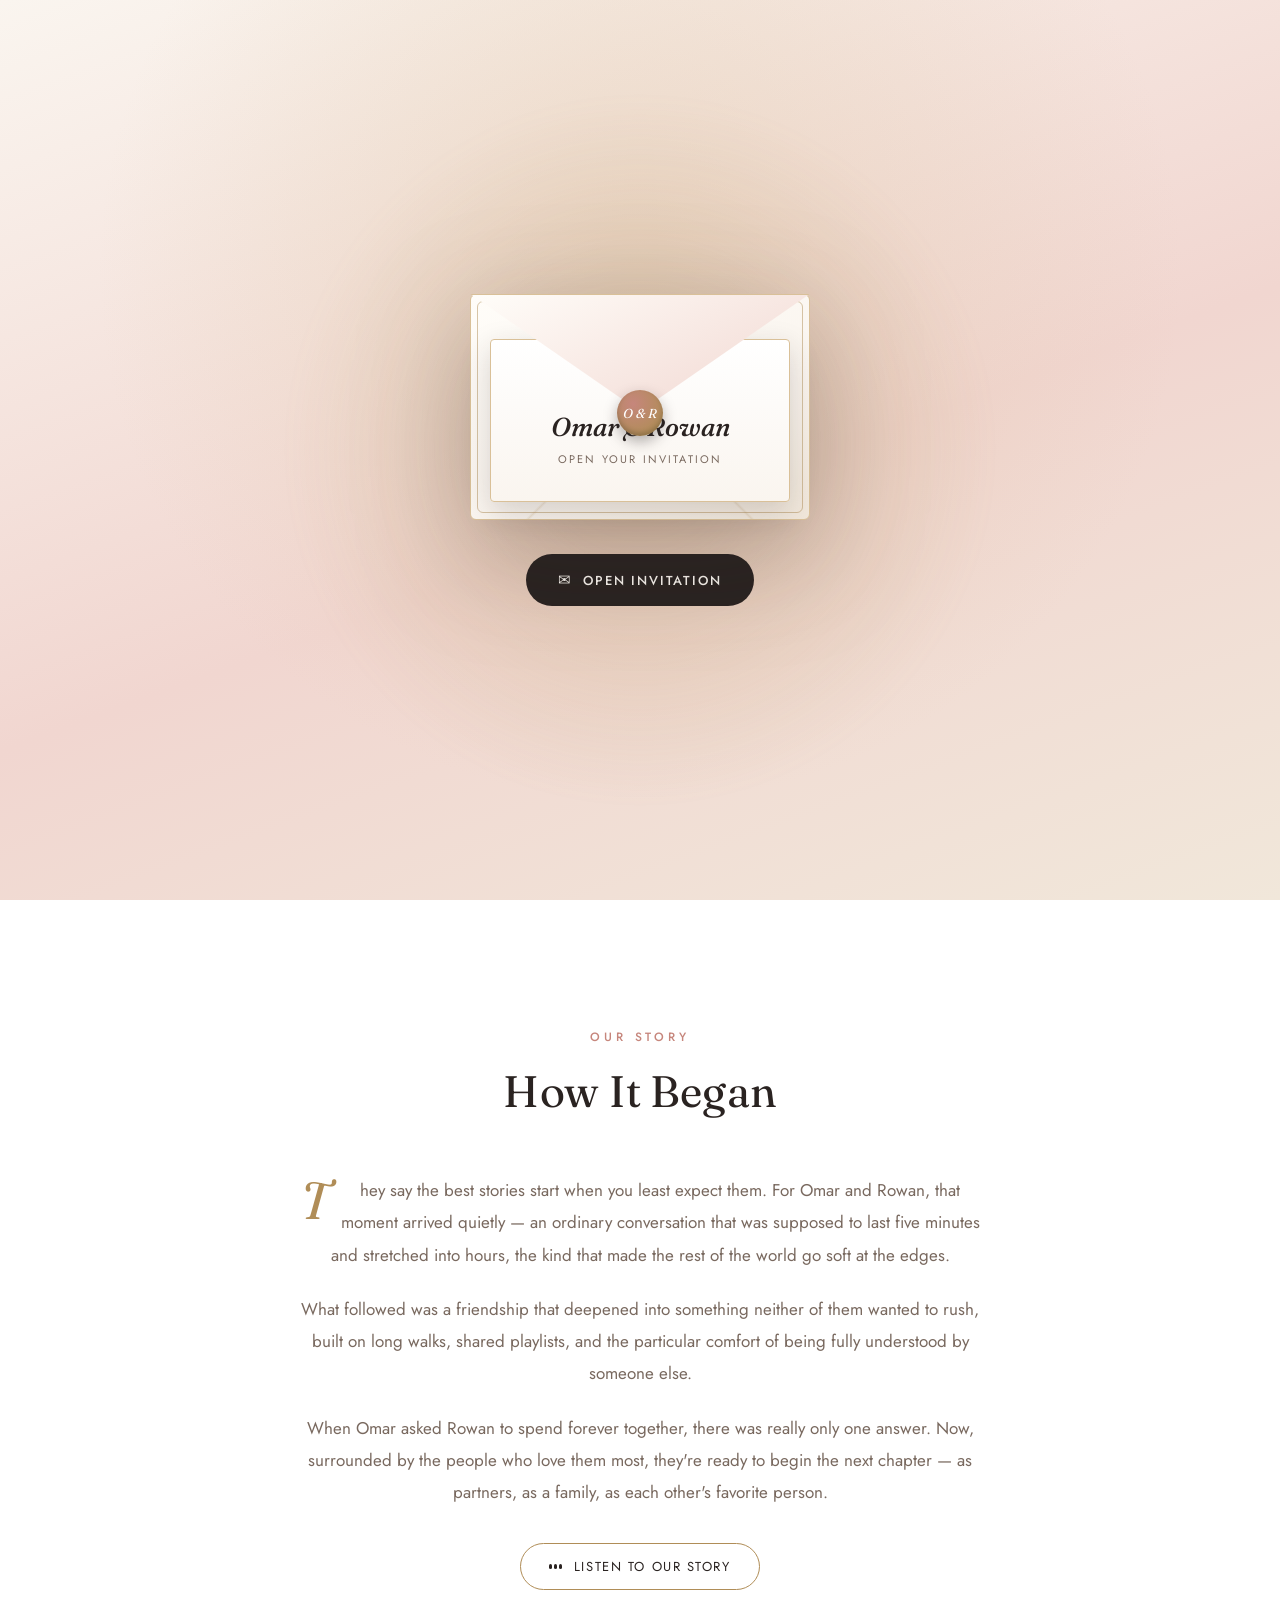
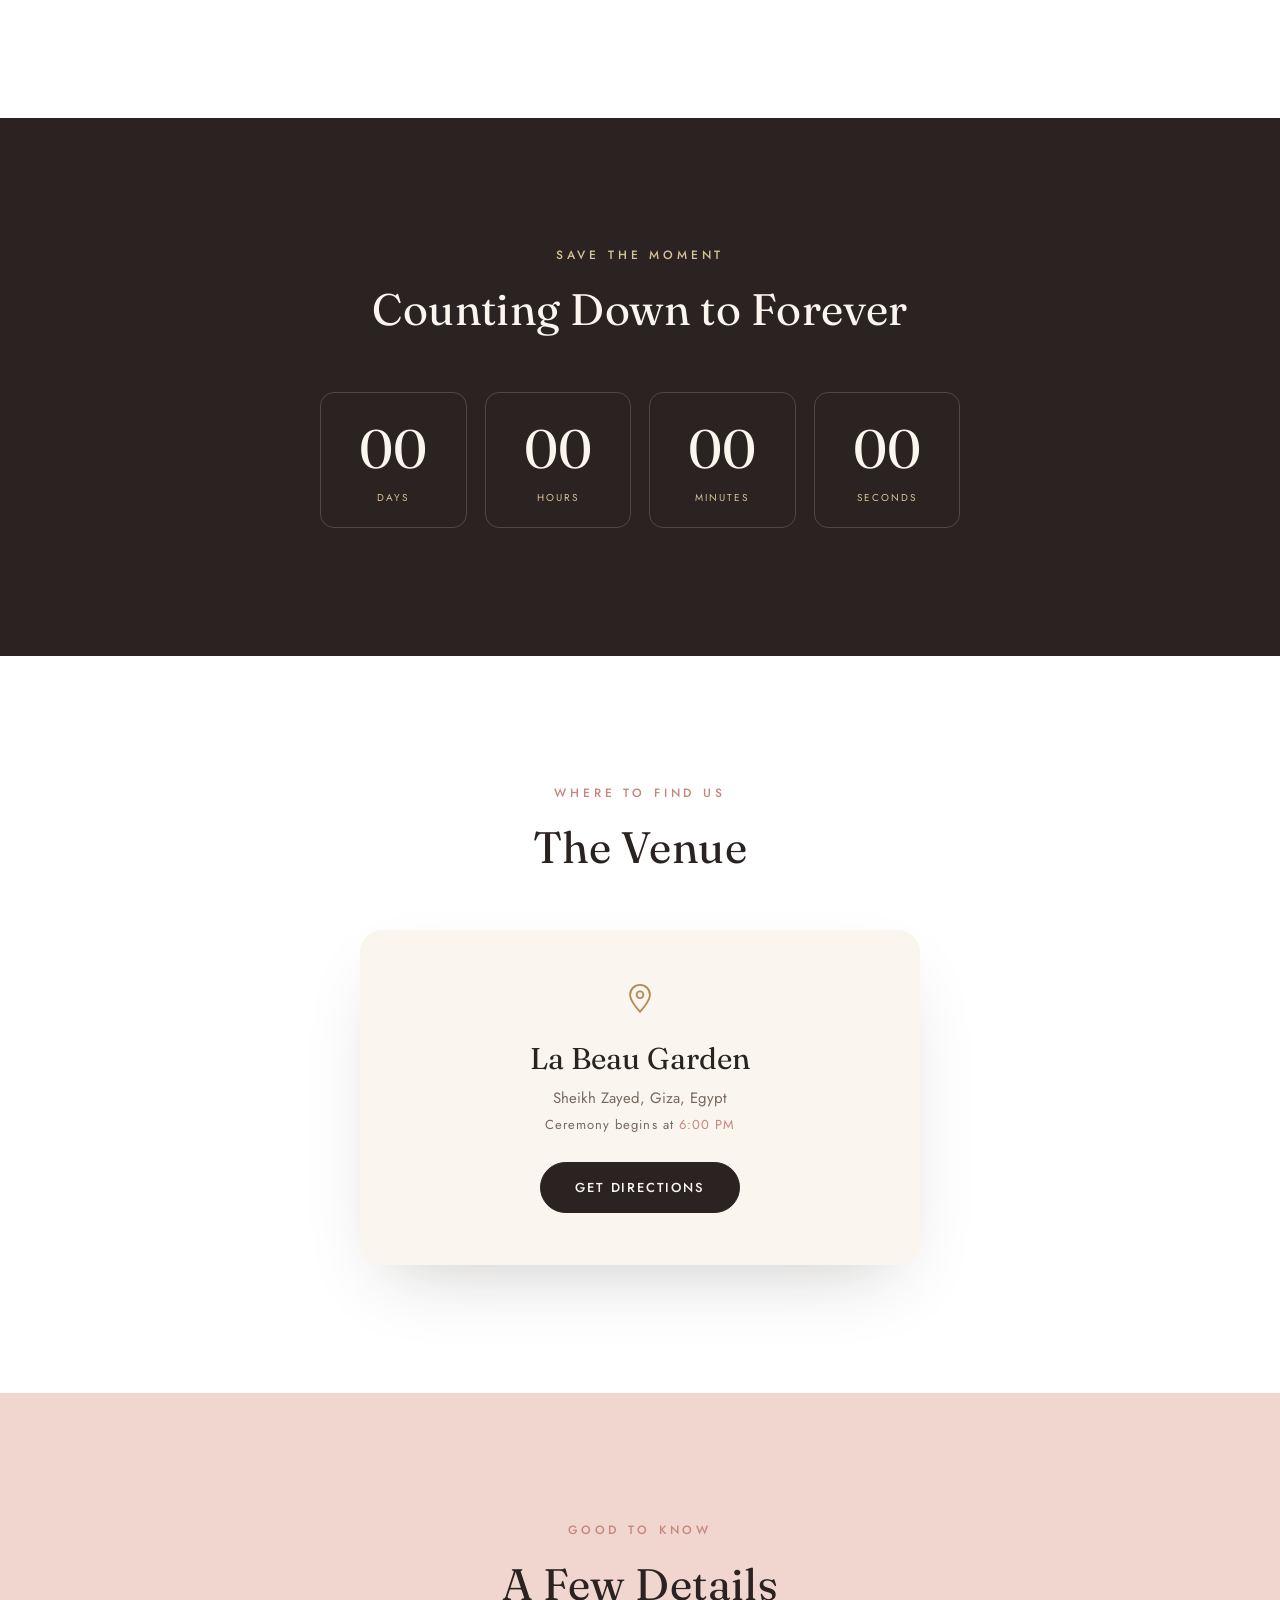
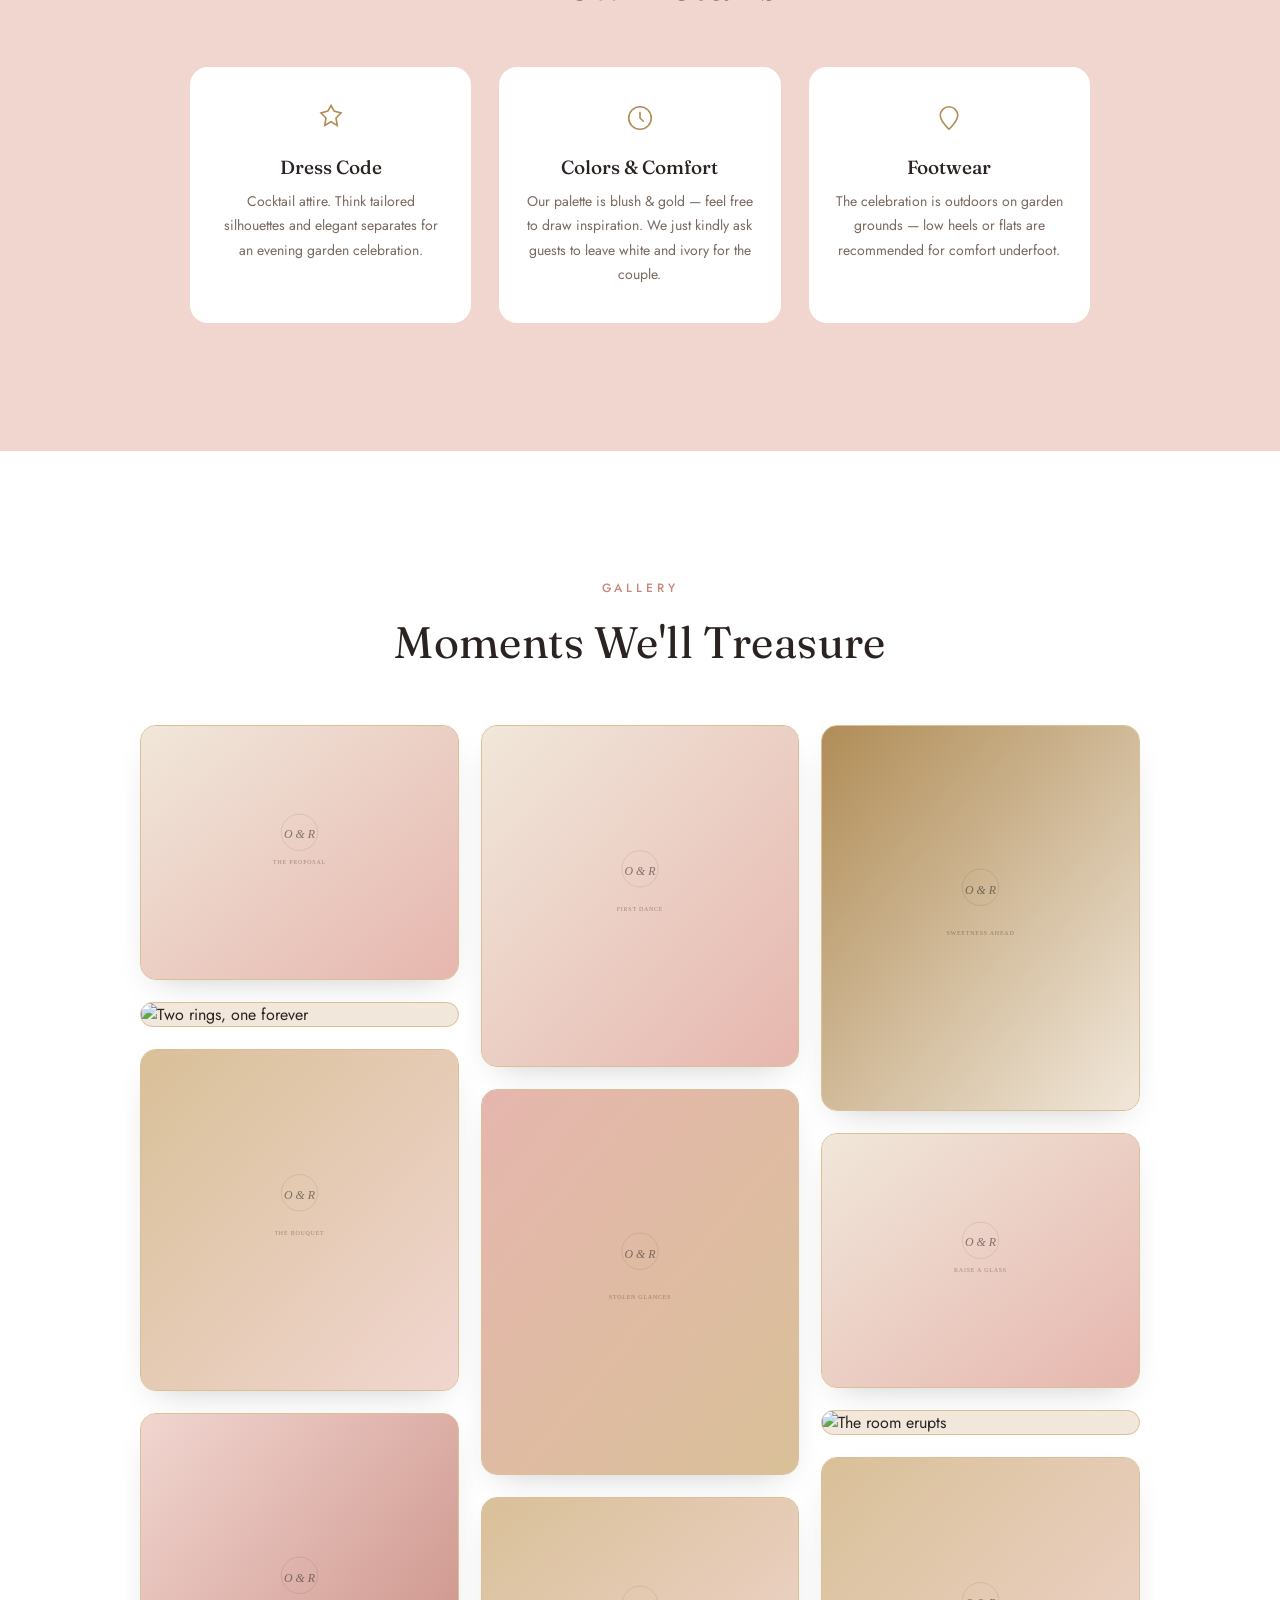
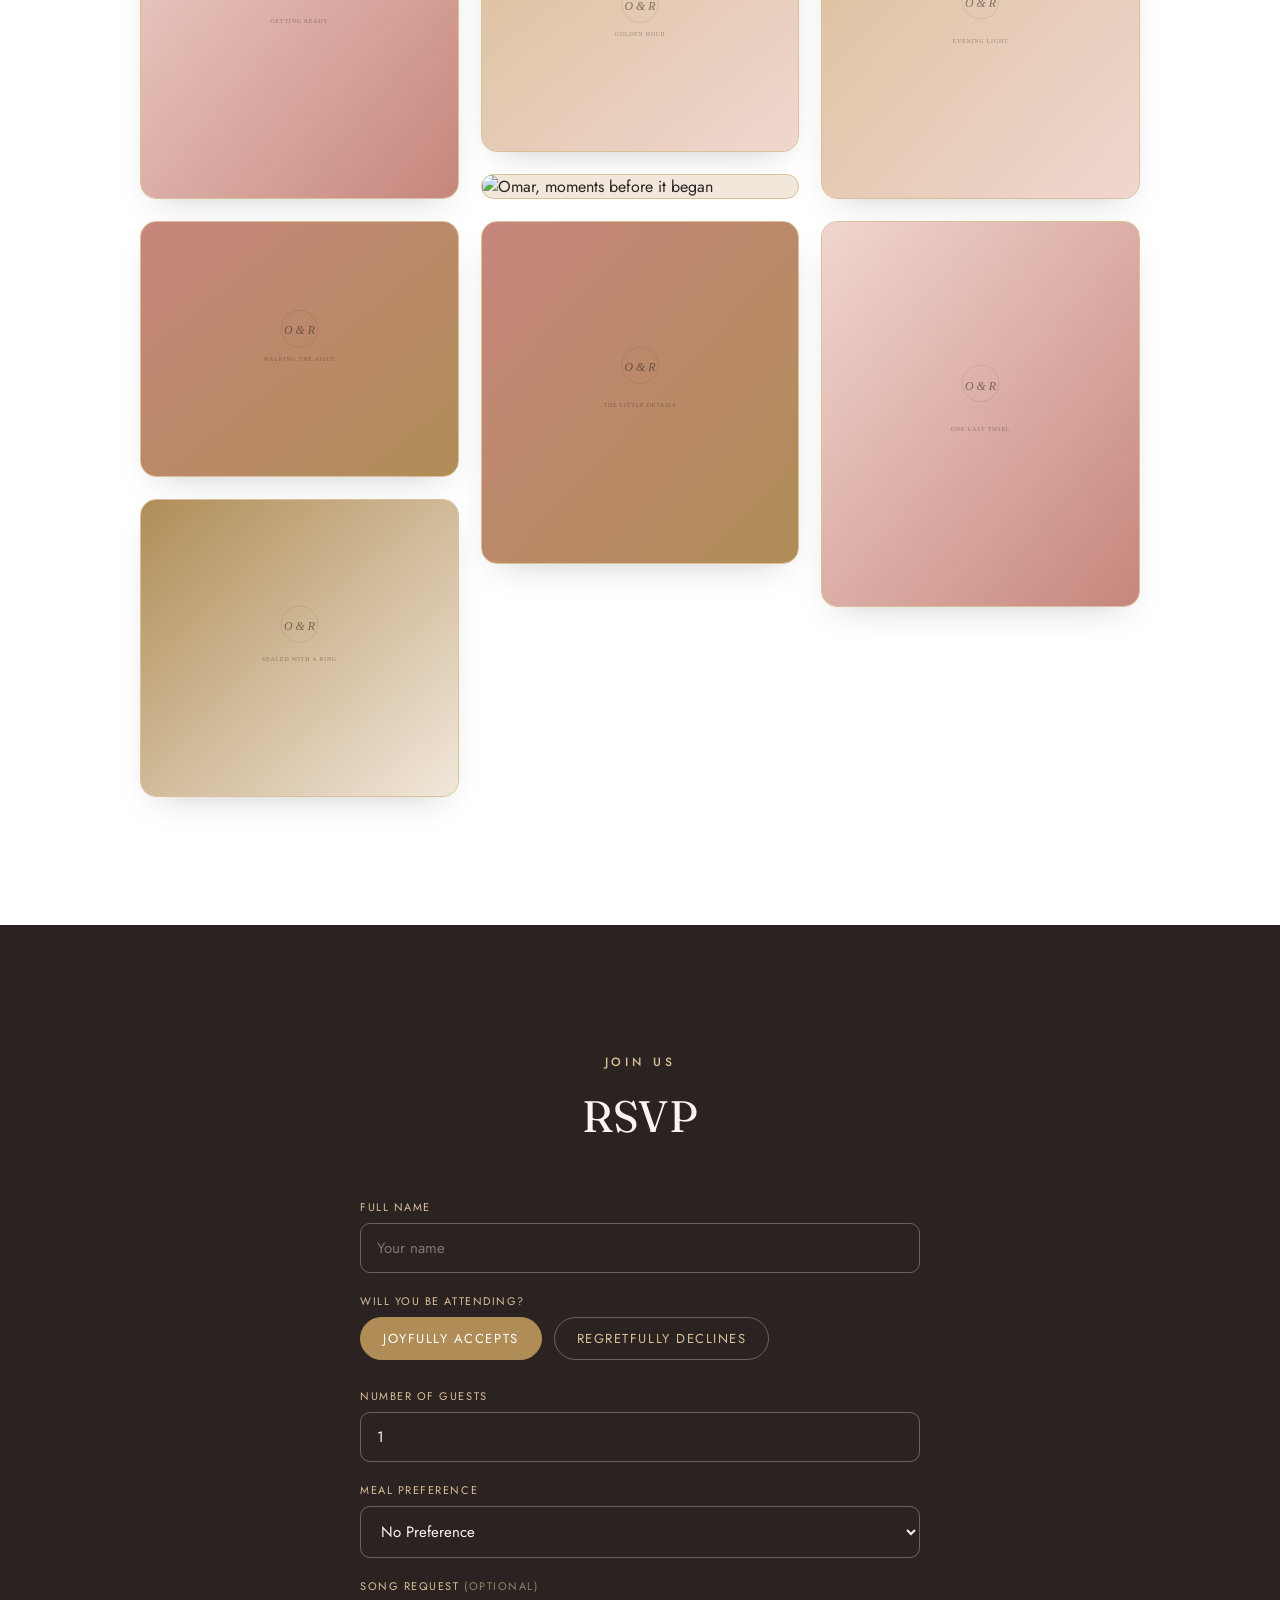
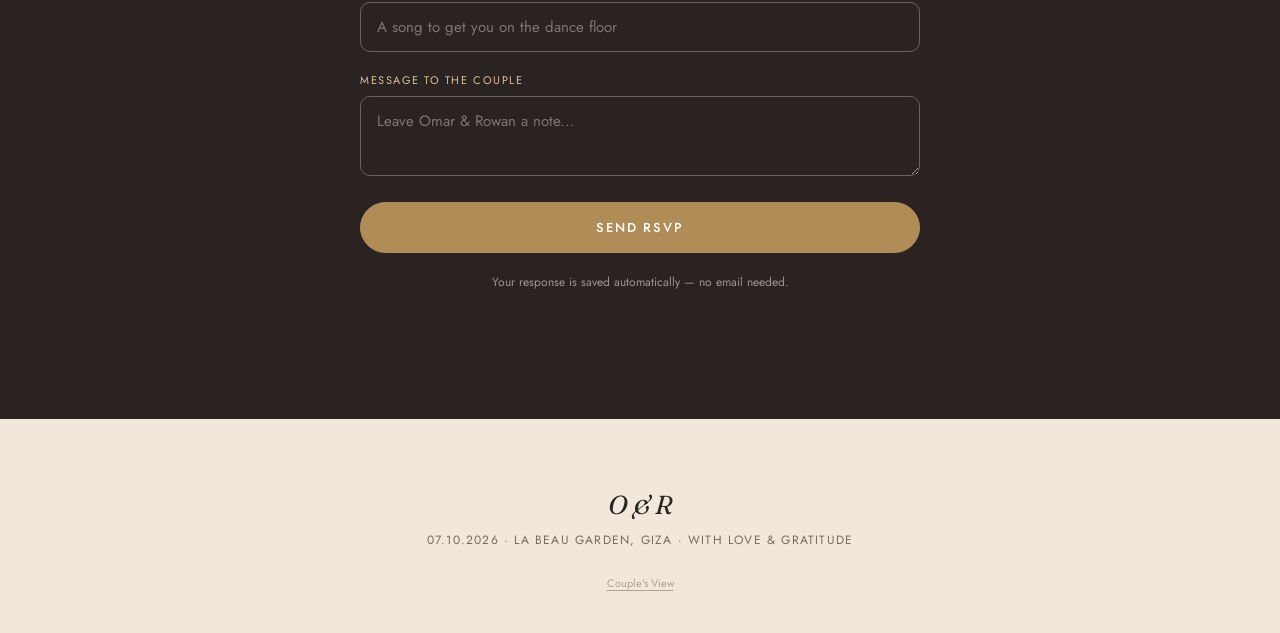
==== index.html @ c039059a "Add files via upload" ====
<!DOCTYPE html>
<html lang="en">
<head>
<meta charset="UTF-8">
<meta name="viewport" content="width=device-width, initial-scale=1.0">
<meta name="theme-color" content="#B08D57">
<title>Omar &amp; Rowan — 07.10.2026</title>
<link rel="preconnect" href="https://fonts.googleapis.com">
<link rel="preconnect" href="https://fonts.gstatic.com" crossorigin>
<link href="https://fonts.googleapis.com/css2?family=Fraunces:ital,opsz,wght@0,9..144,300;0,9..144,400;0,9..144,500;0,9..144,600;1,9..144,400;1,9..144,500&family=Jost:wght@300;400;500;600&display=swap" rel="stylesheet">
<link rel="stylesheet" href="style.css">
</head>
<body>

  <!-- ============ PRELOADER ============ -->
  <div id="preloader" aria-hidden="true">
    <svg class="pre-arch" width="140" height="50" viewBox="0 0 140 50">
      <path d="M4,46 C4,14 136,14 136,46"/>
    </svg>
    <div class="pre-mono">O &amp; R</div>
  </div>

  <div id="envelope-wrapper">
    <div class="envelope-glow" aria-hidden="true"></div>
    <div class="envelope-particles" aria-hidden="true"></div>
    <div id="envelope-container">
      <div class="envelope">
        <div class="envelope-body"></div>
        <div class="envelope-flap"></div>
        <div class="wax-seal" aria-hidden="true">O &amp; R</div>
        <div class="envelope-letter">
          <div class="letter-content">
            <span class="letter-ornament">❖</span>
            <strong>Omar &amp; Rowan</strong>
            <span class="letter-subtext">Open Your Invitation</span>
          </div>
        </div>
      </div>
      <button id="open-btn">
        <span class="btn-icon">✉</span>
        <span class="btn-text">Open Invitation</span>
      </button>
    </div>
  </div>

  <!-- ============ SITE NAV ============ -->
  <nav id="site-nav" aria-label="Site">
    <a class="nav-pill" href="messages.html">
      <svg viewBox="0 0 24 24" fill="none" stroke="currentColor" stroke-width="1.6"><path d="M12 21s-7.5-4.7-10.2-9.3C.3 8.8 1.6 5 5.3 4.1c2-.5 4 .3 5.2 2 1.2-1.7 3.2-2.5 5.2-2 3.7.9 5 4.7 3.5 7.6C19.5 16.3 12 21 12 21z"/></svg>
      <span>Guest Messages</span>
    </a>
  </nav>

  <!-- ============ MUSIC WIDGET ============ -->
  <div id="music-widget">
    <div id="music-panel">
      <div id="music-empty-state" class="music-empty">
        <strong>Add Your Song</strong>
        Paste your Spotify track link into <code>SPOTIFY_TRACK_URL</code> near the top of the script, and it will play right here.
      </div>
      <div id="music-frame-wrap" style="display:none;"></div>
    </div>
    <button id="music-btn" aria-label="Toggle wedding playlist" aria-expanded="false">
      <svg viewBox="0 0 24 24" fill="none" stroke="currentColor" stroke-width="1.6"><path d="M9 18V5l12-2v13"/><circle cx="6" cy="18" r="3"/><circle cx="18" cy="16" r="3"/></svg>
    </button>
  </div>

  <!-- ============ HERO ============ -->
  <header id="hero">
    <div class="bokeh" style="width:120px;height:120px; top:14%; left:10%; animation-duration:9s;"></div>
    <div class="bokeh" style="width:70px;height:70px; top:64%; left:82%; animation-duration:11s;"></div>
    <div class="bokeh" style="width:90px;height:90px; top:20%; left:78%; animation-duration:8s;"></div>
    <div class="bokeh" style="width:50px;height:50px; top:74%; left:16%; animation-duration:10s;"></div>

    <div class="hero-inner">
      <span class="eyebrow">The Wedding Of</span>
      <h1 class="hero-names">Omar <span style="color:var(--blush-deep);">&amp;</span> Rowan</h1>
      <svg class="hero-arch arch-divider" viewBox="0 0 150 44"><path d="M3,40 C3,10 147,10 147,40"/></svg>
      <p class="hero-meta">07 <span>&middot;</span> October <span>&middot;</span> 2026 &nbsp;&mdash;&nbsp; La Beau Garden, Giza</p>
    </div>

    <div class="scroll-cue">Scroll</div>
  </header>

  <main>

    <!-- ============ LOVE STORY ============ -->
    <section id="story" data-reveal>
      <div class="section-head">
        <span class="eyebrow">Our Story</span>
        <h2>How It Began</h2>
      </div>
      <div class="container-narrow">
        <div class="story-copy" id="story-text">
          <p>They say the best stories start when you least expect them. For Omar and Rowan, that moment arrived quietly — an ordinary conversation that was supposed to last five minutes and stretched into hours, the kind that made the rest of the world go soft at the edges.</p>
          <p>What followed was a friendship that deepened into something neither of them wanted to rush, built on long walks, shared playlists, and the particular comfort of being fully understood by someone else.</p>
          <p>When Omar asked Rowan to spend forever together, there was really only one answer. Now, surrounded by the people who love them most, they're ready to begin the next chapter — as partners, as a family, as each other's favorite person.</p>
        </div>
        <button class="narrate-btn" id="narrate-btn" aria-pressed="false">
          <span class="bars"><span></span><span></span><span></span></span>
          <span id="narrate-label">Listen to Our Story</span>
        </button>
      </div>
    </section>

    <!-- ============ COUNTDOWN ============ -->
    <section id="countdown" data-reveal>
      <div class="section-head">
        <span class="eyebrow">Save The Moment</span>
        <h2>Counting Down to Forever</h2>
      </div>
      <div class="cd-grid">
        <div class="cd-cell"><span class="cd-num" id="cd-days">00</span><span class="cd-label">Days</span></div>
        <div class="cd-cell"><span class="cd-num" id="cd-hours">00</span><span class="cd-label">Hours</span></div>
        <div class="cd-cell"><span class="cd-num" id="cd-mins">00</span><span class="cd-label">Minutes</span></div>
        <div class="cd-cell"><span class="cd-num" id="cd-secs">00</span><span class="cd-label">Seconds</span></div>
      </div>
    </section>

    <!-- ============ LOCATION ============ -->
    <section id="location" data-reveal>
      <div class="section-head">
        <span class="eyebrow">Where To Find Us</span>
        <h2>The Venue</h2>
      </div>
      <div class="loc-card">
        <svg class="loc-pin" viewBox="0 0 24 24" fill="none" stroke="currentColor" stroke-width="1.3"><path d="M12 21s7-7.2 7-12a7 7 0 1 0-14 0c0 4.8 7 12 7 12z"/><circle cx="12" cy="9" r="2.4"/></svg>
        <h3>La Beau Garden</h3>
        <p class="loc-addr">Sheikh Zayed, Giza, Egypt</p>
        <p class="loc-time">Ceremony begins at <em>6:00 PM</em></p>
        <a class="btn btn-fill" href="https://www.google.com/maps?q=La+beau+garden+Sheikh+Zayed+Giza" target="_blank" rel="noopener">Get Directions</a>
      </div>
    </section>

    <!-- ============ GUIDELINES ============ -->
    <section id="guidelines" data-reveal>
      <div class="section-head">
        <span class="eyebrow">Good To Know</span>
        <h2>A Few Details</h2>
      </div>
      <div class="g-grid">
        <div class="g-card">
          <svg class="g-icon" viewBox="0 0 24 24" fill="none" stroke="currentColor" stroke-width="1.3"><path d="M12 2l2.5 4.5L20 8l-4 4 1 6-5-3-5 3 1-6-4-4 5.5-1.5z"/></svg>
          <h4>Dress Code</h4>
          <p>Cocktail attire. Think tailored silhouettes and elegant separates for an evening garden celebration.</p>
        </div>
        <div class="g-card">
          <svg class="g-icon" viewBox="0 0 24 24" fill="none" stroke="currentColor" stroke-width="1.3"><circle cx="12" cy="12" r="9"/><path d="M12 7v5l3 3"/></svg>
          <h4>Colors &amp; Comfort</h4>
          <p>Our palette is blush &amp; gold — feel free to draw inspiration. We just kindly ask guests to leave white and ivory for the couple.</p>
        </div>
        <div class="g-card">
          <svg class="g-icon" viewBox="0 0 24 24" fill="none" stroke="currentColor" stroke-width="1.3"><path d="M12 21c4-4 7-7.5 7-11a7 7 0 1 0-14 0c0 3.5 3 7 7 11z"/></svg>
          <h4>Footwear</h4>
          <p>The celebration is outdoors on garden grounds — low heels or flats are recommended for comfort underfoot.</p>
        </div>
      </div>
    </section>

    <!-- ============ GALLERY ============ -->
    <section id="gallery" data-reveal>
      <div class="section-head">
        <span class="eyebrow">Gallery</span>
        <h2>Moments We'll Treasure</h2>
      </div>
      <div class="gal-grid" id="gallery-grid"></div>
      <div class="gallery-empty" id="gallery-empty" style="display:none;">
        <strong>Photos Coming Soon</strong>
        <p>We're still choosing our favorites — check back soon for a peek into our story.</p>
      </div>
    </section>

    <!-- ============ RSVP ============ -->
    <section id="rsvp" data-reveal>
      <div class="section-head">
        <span class="eyebrow">Join Us</span>
        <h2>RSVP</h2>
      </div>

      <form id="rsvp-form">
        <div class="field">
          <label for="r-name">Full Name</label>
          <input type="text" id="r-name" placeholder="Your name" required>
        </div>

        <div class="field">
          <label>Will You Be Attending?</label>
          <div class="radio-row">
            <label class="radio-pill"><input type="radio" name="attending" value="Joyfully Accepts" checked><span>Joyfully Accepts</span></label>
            <label class="radio-pill"><input type="radio" name="attending" value="Regretfully Declines"><span>Regretfully Declines</span></label>
          </div>
        </div>

        <div class="field">
          <label for="r-guests">Number of Guests</label>
          <input type="number" id="r-guests" min="1" max="10" value="1">
        </div>

        <div class="field">
          <label for="r-meal">Meal Preference</label>
          <select id="r-meal">
            <option value="No Preference">No Preference</option>
            <option value="Chicken">Chicken</option>
            <option value="Fish">Fish</option>
            <option value="Vegetarian">Vegetarian</option>
            <option value="Vegan">Vegan</option>
          </select>
        </div>

        <div class="field">
          <label for="r-song">Song Request <span style="opacity:.6;">(Optional)</span></label>
          <input type="text" id="r-song" placeholder="A song to get you on the dance floor">
        </div>

        <div class="field">
          <label for="r-msg">Message to the Couple</label>
          <textarea id="r-msg" placeholder="Leave Omar &amp; Rowan a note..."></textarea>
        </div>

        <button type="submit" class="btn rsvp-submit">Send RSVP</button>
        <p class="rsvp-note">Your response is saved automatically — no email needed.</p>
      </form>

      <div id="rsvp-confirm">
        <svg viewBox="0 0 24 24" fill="none" stroke="currentColor" stroke-width="1.3"><circle cx="12" cy="12" r="10"/><path d="M8 12.5l2.5 2.5L16 9"/></svg>
        <h3>Thank You!</h3>
        <p>Your RSVP has been received. We can't wait to celebrate with you.</p>
      </div>
    </section>

  </main>

  <footer>
    <div class="foot-mono">O &amp; R</div>
    <p>07.10.2026 &middot; La Beau Garden, Giza &middot; With Love &amp; Gratitude</p>
    <button id="admin-link">Couple's View</button>
  </footer>

  <!-- ============ LIGHTBOX ============ -->
  <div id="lightbox" aria-hidden="true">
    <button class="lightbox-btn" id="lightbox-close" aria-label="Close photo viewer">
      <svg viewBox="0 0 24 24" fill="none" stroke="currentColor" stroke-width="1.6"><path d="M6 6l12 12M18 6L6 18"/></svg>
    </button>
    <button class="lightbox-btn" id="lightbox-prev" aria-label="Previous photo">
      <svg viewBox="0 0 24 24" fill="none" stroke="currentColor" stroke-width="1.6"><path d="M15 18l-6-6 6-6"/></svg>
    </button>
    <figure class="lightbox-figure">
      <img id="lightbox-img" src="" alt="">
      <figcaption class="lightbox-caption" id="lightbox-caption"></figcaption>
    </figure>
    <button class="lightbox-btn" id="lightbox-next" aria-label="Next photo">
      <svg viewBox="0 0 24 24" fill="none" stroke="currentColor" stroke-width="1.6"><path d="M9 6l6 6-6 6"/></svg>
    </button>
  </div>

  <!-- ============ ADMIN MODAL ============ -->
  <div id="admin-modal">
    <div class="admin-box">
      <h3>RSVP Responses</h3>
      <div id="admin-list"><p class="admin-empty">Loading...</p></div>
      <button class="btn" id="admin-close">Close</button>
    </div>
  </div>

<script src="utils.js"></script>
<script src="weddingData.js"></script>
<script src="script.js"></script>
</body>
</html>
---- style.css ----
/* ============ TOKENS ============ */
  :root{
    --cream:#FAF5EF;
    --cream-deep:#F1E7DA;
    --blush:#E6B6AE;
    --blush-soft:#F1D6D0;
    --blush-deep:#C6867C;
    --gold:#B08D57;
    --gold-light:#D9C098;
    --ink:#2A2321;
    --ink-soft:#79695f;
    --white:#FFFFFF;
    --font-display:'Fraunces', serif;
    --font-body:'Jost', sans-serif;
    --shadow-soft: 0 30px 70px -30px rgba(42,35,33,.25);
    --ease: cubic-bezier(.22,.68,0,1.01);
    --section-pad: clamp(72px, 10vw, 140px);
  }

  *{box-sizing:border-box; margin:0; padding:0;}
  html{scroll-behavior:smooth;}
  body{
    font-family:var(--font-body);
    background:var(--cream);
    color:var(--ink);
    overflow-x:hidden;
    -webkit-font-smoothing:antialiased;
  }
  img{max-width:100%; display:block;}
  button{font-family:inherit; cursor:pointer;}
  a{color:inherit;}
  :focus-visible{outline:2px solid var(--gold); outline-offset:3px;}

  .eyebrow{
    font-family:var(--font-body);
    font-size:12px;
    letter-spacing:.32em;
    text-transform:uppercase;
    color:var(--blush-deep);
    font-weight:500;
    display:block;
    margin-bottom:18px;
  }
  .section-head{text-align:center; max-width:640px; margin:0 auto 56px;}
  .section-head h2{
    font-family:var(--font-display);
    font-weight:400;
    font-size:clamp(30px,4vw,44px);
    letter-spacing:.01em;
  }
  section{padding:var(--section-pad) 24px; position:relative;}
  .container{max-width:960px; margin:0 auto;}
  .container-narrow{max-width:680px; margin:0 auto;}

  .arch-divider{display:block; margin:0 auto; opacity:.85;}
  .arch-divider path{stroke:var(--gold); fill:none; stroke-width:1.3;}

  /* reveal-on-scroll */
  [data-reveal]{opacity:0; transform:translateY(26px); transition:opacity .9s var(--ease), transform .9s var(--ease);}
  [data-reveal].is-visible{opacity:1; transform:translateY(0);}

  .btn{
    display:inline-flex; align-items:center; gap:10px;
    padding:15px 34px;
    border-radius:999px;
    font-size:13px; letter-spacing:.14em; text-transform:uppercase; font-weight:500;
    text-decoration:none; border:1px solid var(--ink);
    transition:all .35s var(--ease);
    background:transparent; color:var(--ink);
  }
  .btn-fill{background:var(--ink); color:var(--cream);}
  .btn-fill:hover{background:var(--gold); border-color:var(--gold); color:var(--white);}
  .btn:not(.btn-fill):hover{background:var(--ink); color:var(--cream);}

  /* ============ UTILITIES ============
     Reusable building blocks for new components below —
     pulled out so surface/glass/shadow treatments aren't
     redefined per-component. Existing sections are left as
     they were to avoid regressions on this pass. */
  .u-glass{background:rgba(255,255,255,.55); backdrop-filter:blur(14px); -webkit-backdrop-filter:blur(14px);}
  .u-surface{background:var(--white); border-radius:18px; box-shadow:var(--shadow-soft);}
  .u-pill{border-radius:999px;}
  .u-visually-hidden{position:absolute; width:1px; height:1px; margin:-1px; padding:0; overflow:hidden; clip:rect(0,0,0,0); white-space:nowrap; border:0;}

  /* ============ PRELOADER ============ */
  #preloader{
    position:fixed; inset:0; z-index:999;
    background:var(--cream);
    display:flex; align-items:center; justify-content:center; flex-direction:column;
    transition:opacity .9s var(--ease), visibility .9s var(--ease);
  }
  #preloader.hide{opacity:0; visibility:hidden; pointer-events:none;}
  .pre-arch path{
    stroke:var(--gold); stroke-width:1.4; fill:none;
    stroke-dasharray:400; stroke-dashoffset:400;
    animation:draw 1.6s var(--ease) forwards .1s;
  }
  @keyframes draw{to{stroke-dashoffset:0;}}
  .pre-mono{
    font-family:var(--font-display); font-style:italic;
    font-size:26px; letter-spacing:.05em; color:var(--ink);
    opacity:0; margin-top:18px;
    animation:fadeUp 1s var(--ease) forwards 1.1s;
  }
  @keyframes fadeUp{from{opacity:0; transform:translateY(10px);} to{opacity:1; transform:translateY(0);}}

  /* ============ ENVELOPE ============ */
  #envelope-wrapper{
    position:fixed; inset:0; z-index:950;
    display:flex; align-items:center; justify-content:center; overflow:hidden;
    background:
      radial-gradient(ellipse at 50% 30%, rgba(217,192,152,.35), transparent 60%),
      linear-gradient(160deg, var(--cream) 0%, var(--blush-soft) 55%, var(--cream-deep) 100%);
    opacity:0; transform:scale(1.02);
    transition:opacity .8s var(--ease), transform .8s var(--ease);
  }
  body.loaded #envelope-wrapper{opacity:1; transform:scale(1);}
  #envelope-wrapper.fade-out{opacity:0; transform:scale(1.04); pointer-events:none; transition:opacity .68s var(--ease), transform .68s var(--ease);}
  #envelope-wrapper.skip-envelope{display:none;}

  .envelope-glow{
    position:absolute; width:60vmax; height:60vmax; border-radius:50%;
    background:radial-gradient(circle, rgba(176,141,87,.28), transparent 65%);
    filter:blur(10px); animation:glowPulse 6s ease-in-out infinite; pointer-events:none;
  }
  @keyframes glowPulse{0%,100%{transform:scale(1); opacity:.65;} 50%{transform:scale(1.08); opacity:.9;}}

  .envelope-particles{position:absolute; inset:0; pointer-events:none; z-index:1;}
  .dust-mote{position:absolute; border-radius:50%; background:var(--gold-light); opacity:0; animation:moteFloat linear infinite;}
  @keyframes moteFloat{
    0%{opacity:0; transform:translateY(0) translateX(0);}
    10%{opacity:.55;} 90%{opacity:.35;}
    100%{opacity:0; transform:translateY(-120px) translateX(18px);}
  }
  .spark{
    position:absolute; width:6px; height:6px; border-radius:50%; opacity:0;
    background:radial-gradient(circle, var(--white) 0%, var(--gold) 55%, transparent 75%);
    animation:sparkle 2.6s ease-in-out infinite;
  }
  @keyframes sparkle{0%,100%{opacity:0; transform:scale(.4);} 50%{opacity:1; transform:scale(1);}}

  #envelope-container{position:relative; z-index:2; display:flex; flex-direction:column; align-items:center; gap:34px; perspective:1600px;}

  .envelope{
    position:relative; width:min(78vw, 340px); aspect-ratio:3/2;
    transform-style:preserve-3d;
    filter:drop-shadow(0 30px 55px rgba(42,35,33,.28));
  }
  .envelope-body{
    position:absolute; inset:0; border-radius:6px;
    background:linear-gradient(155deg, #FFFDF9 0%, var(--cream) 60%, var(--cream-deep) 100%);
    border:1px solid var(--gold-light);
  }
  .envelope-body::before{
    content:''; position:absolute; inset:0;
    background:
      linear-gradient(135deg, transparent 49.5%, rgba(176,141,87,.16) 50%, transparent 50.5%),
      linear-gradient(-135deg, transparent 49.5%, rgba(176,141,87,.16) 50%, transparent 50.5%);
  }
  .envelope-body::after{
    content:''; position:absolute; inset:6px; border-radius:6px;
    border:1px solid var(--gold); opacity:.5; pointer-events:none;
  }
  .envelope-flap{
    position:absolute; top:0; left:0; right:0; height:52%;
    background:linear-gradient(155deg, #FFFDF9, var(--blush-soft));
    clip-path:polygon(0 0, 100% 0, 50% 100%);
    transform-origin:top center; transform:rotateX(0deg);
    transition:transform 1.1s var(--ease);
    z-index:3; border-top:1px solid var(--gold-light);
  }
  .envelope.open .envelope-flap{transform:rotateX(-172deg);}
  .wax-seal{
    position:absolute; top:calc(52% - 22px); left:50%; transform:translateX(-50%);
    width:46px; height:46px; border-radius:50%; z-index:5;
    background:radial-gradient(circle at 35% 30%, var(--blush-deep), var(--gold) 78%);
    box-shadow:0 6px 14px rgba(42,35,33,.35), inset 0 -3px 5px rgba(0,0,0,.2);
    display:flex; align-items:center; justify-content:center;
    font-family:var(--font-display); font-style:italic; color:var(--white); font-size:13px;
    transition:transform .6s var(--ease) .5s, opacity .6s var(--ease) .5s;
  }
  .envelope.open .wax-seal{transform:translateX(-50%) scale(.4) rotate(25deg); opacity:0;}
  .envelope-letter{
    position:absolute; left:6%; right:6%; bottom:8%; top:20%;
    background:linear-gradient(180deg, var(--white), var(--cream));
    border-radius:4px; box-shadow:0 10px 30px rgba(42,35,33,.18);
    border:1px solid var(--gold-light);
    display:flex; align-items:center; justify-content:center; text-align:center; padding:20px;
    transform:translateY(0) rotateX(0deg) scale(1);
    transition:transform 1.2s var(--ease) .55s, box-shadow 1.2s var(--ease) .55s;
    z-index:2;
  }
  .envelope.open .envelope-letter{
    transform:translateY(-64%) rotateX(6deg) scale(1.06);
    box-shadow:0 30px 60px rgba(42,35,33,.3);
  }
  .letter-content{display:flex; flex-direction:column; align-items:center; gap:8px;}
  .letter-ornament{color:var(--gold); font-size:20px;}
  .letter-content strong{font-family:var(--font-display); font-style:italic; font-size:clamp(20px,4vw,26px); color:var(--ink); font-weight:500;}
  .letter-subtext{font-size:11px; letter-spacing:.2em; text-transform:uppercase; color:var(--ink-soft);}

  #open-btn{
    display:flex; align-items:center; gap:10px; background:var(--ink); color:var(--cream);
    border:none; padding:15px 32px; border-radius:999px; font-size:13px; letter-spacing:.14em;
    text-transform:uppercase; font-weight:500; box-shadow:var(--shadow-soft);
    transition:background .35s var(--ease), transform .35s var(--ease), opacity .4s, transform .4s;
  }
  #open-btn:hover{background:var(--gold); transform:translateY(-2px);}
  .btn-icon{font-size:15px;}

  /* ============ SITE NAV ============ */
  #site-nav{position:fixed; top:22px; right:22px; z-index:70;}
  .nav-pill{
    display:flex; align-items:center; gap:8px;
    background:rgba(250,245,239,.55); backdrop-filter:blur(10px); -webkit-backdrop-filter:blur(10px);
    border:1px solid rgba(176,141,87,.35); color:var(--ink);
    padding:10px 18px; border-radius:999px; font-size:12px; letter-spacing:.08em; text-transform:uppercase;
    text-decoration:none; box-shadow:var(--shadow-soft); transition:all .3s var(--ease);
  }
  .nav-pill svg{width:15px; height:15px; color:var(--blush-deep); flex-shrink:0;}
  .nav-pill:hover{background:var(--ink); color:var(--cream);}
  .nav-pill:hover svg{color:var(--gold-light);}

  /* ============ HERO ============ */
  #hero{
    min-height:100vh; min-height:100svh;
    display:flex; flex-direction:column; align-items:center; justify-content:center;
    text-align:center; position:relative; overflow:hidden; padding:100px 24px 60px;
    background:linear-gradient(160deg, var(--cream) 0%, var(--blush-soft) 48%, var(--cream-deep) 100%);
    background-size:220% 220%;
    animation:heroShift 18s ease-in-out infinite;
  }
  @keyframes heroShift{
    0%,100%{background-position:0% 30%;}
    50%{background-position:100% 70%;}
  }
  .bokeh{position:absolute; border-radius:50%; background:radial-gradient(circle, rgba(176,141,87,.35), transparent 70%); filter:blur(2px); animation:drift linear infinite; opacity:.6;}
  @keyframes drift{
    0%{transform:translateY(0) translateX(0);}
    50%{transform:translateY(-40px) translateX(14px);}
    100%{transform:translateY(0) translateX(0);}
  }
  .hero-inner{position:relative; z-index:2; opacity:0; transform:translateY(18px);}
  body.loaded .hero-inner{animation:heroIn 1.1s var(--ease) forwards .15s;}
  @keyframes heroIn{to{opacity:1; transform:translateY(0);}}
  .hero-names{
    font-family:var(--font-display); font-weight:400; font-style:italic;
    font-size:clamp(52px, 10vw, 108px);
    line-height:1.02; color:var(--ink); margin:14px 0 26px;
  }
  .hero-arch{width:150px; height:44px; margin:26px auto;}
  .hero-meta{font-size:14px; letter-spacing:.18em; text-transform:uppercase; color:var(--ink-soft);}
  .hero-meta span{color:var(--blush-deep); padding:0 6px;}
  .scroll-cue{
    position:absolute; bottom:34px; left:50%; transform:translateX(-50%);
    display:flex; flex-direction:column; align-items:center; gap:8px;
    font-size:10px; letter-spacing:.28em; text-transform:uppercase; color:var(--ink-soft);
    z-index:2;
  }
  .scroll-cue::after{
    content:''; width:1px; height:34px; background:var(--gold);
    animation:scrollLine 2s ease-in-out infinite;
  }
  @keyframes scrollLine{0%,100%{transform:scaleY(.4); opacity:.4;} 50%{transform:scaleY(1); opacity:1;}}

  /* ============ STORY ============ */
  #story{background:var(--white);}
  .story-copy{font-size:17px; line-height:1.9; color:var(--ink-soft); text-align:center;}
  .story-copy p{margin-bottom:22px;}
  .story-copy p:first-of-type::first-letter{
    font-family:var(--font-display); font-size:52px; color:var(--gold); float:left;
    line-height:.8; margin:6px 10px 0 0; font-style:italic;
  }
  .narrate-btn{
    margin:34px auto 0; display:flex; align-items:center; gap:12px;
    background:none; border:1px solid var(--gold); color:var(--ink);
    padding:13px 28px; border-radius:999px; font-size:13px; letter-spacing:.12em; text-transform:uppercase;
    transition:all .3s var(--ease);
  }
  .narrate-btn:hover{background:var(--gold); color:var(--white);}
  .bars{display:flex; align-items:center; gap:2.5px; height:14px;}
  .bars span{width:2.5px; background:currentColor; border-radius:2px; height:5px; transition:height .2s;}
  .narrate-btn.speaking .bars span{animation:bar 0.9s ease-in-out infinite;}
  .narrate-btn.speaking .bars span:nth-child(2){animation-delay:.15s;}
  .narrate-btn.speaking .bars span:nth-child(3){animation-delay:.3s;}
  @keyframes bar{0%,100%{height:4px;} 50%{height:14px;}}

  /* ============ COUNTDOWN ============ */
  #countdown{background:var(--ink); color:var(--cream);}
  #countdown .eyebrow{color:var(--gold-light);}
  #countdown .section-head h2{color:var(--cream);}
  .cd-grid{display:grid; grid-template-columns:repeat(4,1fr); gap:18px; max-width:640px; margin:0 auto;}
  .cd-cell{text-align:center; padding:22px 8px; border:1px solid rgba(250,245,239,.18); border-radius:14px;}
  .cd-num{font-family:var(--font-display); font-size:clamp(32px,6vw,54px); font-weight:400; color:var(--cream);}
  .cd-label{font-size:10px; letter-spacing:.2em; text-transform:uppercase; color:var(--gold-light); margin-top:8px; display:block;}

  /* ============ LOCATION ============ */
  #location{background:var(--white);}
  .loc-card{
    max-width:560px; margin:0 auto; text-align:center;
    background:var(--cream); border-radius:22px; padding:52px 36px;
    box-shadow:var(--shadow-soft);
  }
  .loc-pin{width:34px; height:34px; margin:0 auto 18px; color:var(--gold);}
  .loc-card h3{font-family:var(--font-display); font-size:30px; font-weight:400; margin-bottom:10px;}
  .loc-addr{color:var(--ink-soft); font-size:15px; margin-bottom:6px;}
  .loc-time{color:var(--ink-soft); font-size:13px; letter-spacing:.08em; margin-bottom:28px;}
  .loc-time em{font-style:normal; color:var(--blush-deep);}

  /* ============ GUIDELINES ============ */
  #guidelines{background:var(--blush-soft);}
  .g-grid{display:grid; grid-template-columns:repeat(3,1fr); gap:28px; max-width:900px; margin:0 auto;}
  .g-card{background:var(--white); border-radius:18px; padding:36px 26px; text-align:center;}
  .g-icon{width:30px; height:30px; margin:0 auto 16px; color:var(--gold);}
  .g-card h4{font-family:var(--font-display); font-size:19px; font-weight:500; margin-bottom:10px;}
  .g-card p{font-size:14px; line-height:1.75; color:var(--ink-soft);}

  /* ============ GALLERY ============ */
  #gallery{background:var(--white);}
  .gal-grid{column-count:3; column-gap:22px; max-width:1000px; margin:0 auto;}
  .gal-card{
    break-inside:avoid; margin-bottom:22px; width:100%;
    position:relative; overflow:hidden; border-radius:16px; display:block;
    background:var(--cream-deep); box-shadow:0 14px 34px -18px rgba(42,35,33,.28);
    cursor:zoom-in; border:1px solid var(--gold-light);
    opacity:0; transform:translateY(22px);
    transition:opacity .7s var(--ease), transform .7s var(--ease), box-shadow .4s var(--ease);
  }
  .gal-card.is-visible{opacity:1; transform:translateY(0);}
  .gal-card:hover{box-shadow:0 22px 46px -18px rgba(42,35,33,.4);}
  .gal-card img{width:100%; height:auto; transition:transform .7s var(--ease);}
  .gal-card:hover img{transform:scale(1.07);}
  .gal-caption{
    position:absolute; left:0; right:0; bottom:0; padding:26px 18px 16px;
    background:linear-gradient(0deg, rgba(42,35,33,.72), transparent);
    color:var(--cream); font-size:13px; letter-spacing:.04em;
    opacity:0; transform:translateY(8px);
    transition:opacity .35s var(--ease), transform .35s var(--ease);
  }
  .gal-card:hover .gal-caption, .gal-card:focus-within .gal-caption{opacity:1; transform:translateY(0);}
  .gallery-empty{text-align:center; padding:50px 20px; color:var(--ink-soft); font-size:14px; max-width:420px; margin:0 auto;}
  .gallery-empty strong{display:block; font-family:var(--font-display); font-style:italic; font-size:20px; color:var(--ink); margin-bottom:8px;}

  /* ============ LIGHTBOX ============ */
  #lightbox{
    position:fixed; inset:0; z-index:300; display:none;
    align-items:center; justify-content:center; padding:30px;
    background:rgba(20,16,15,.92);
  }
  #lightbox.open{display:flex;}
  .lightbox-figure{max-width:min(92vw,900px); max-height:88vh; text-align:center;}
  .lightbox-figure img{max-width:100%; max-height:76vh; border-radius:10px; box-shadow:0 30px 70px rgba(0,0,0,.5); margin:0 auto;}
  .lightbox-caption{color:var(--cream); font-size:13px; margin-top:16px; letter-spacing:.04em;}
  .lightbox-btn{
    position:absolute; background:rgba(250,245,239,.12); border:1px solid rgba(250,245,239,.3); color:var(--cream);
    border-radius:50%; width:44px; height:44px; display:flex; align-items:center; justify-content:center;
    transition:all .25s var(--ease);
  }
  .lightbox-btn:hover{background:var(--gold); border-color:var(--gold);}
  .lightbox-btn svg{width:18px; height:18px;}
  #lightbox-close{top:22px; right:22px;}
  #lightbox-prev{left:18px; top:50%; transform:translateY(-50%);}
  #lightbox-next{right:18px; top:50%; transform:translateY(-50%);}

  /* ============ RSVP ============ */
  #rsvp{background:var(--ink); color:var(--cream);}
  #rsvp .eyebrow{color:var(--gold-light);}
  #rsvp .section-head h2{color:var(--cream);}
  #rsvp-form{max-width:560px; margin:0 auto; display:grid; gap:20px;}
  .field label{display:block; font-size:11px; letter-spacing:.14em; text-transform:uppercase; color:var(--gold-light); margin-bottom:8px;}
  .field input, .field select, .field textarea{
    width:100%; background:transparent; border:1px solid rgba(250,245,239,.3);
    color:var(--cream); padding:13px 16px; border-radius:10px; font-family:inherit; font-size:15px;
  }
  .field textarea{resize:vertical; min-height:80px;}
  .field select option{color:var(--ink);}
  .field input::placeholder, .field textarea::placeholder{color:rgba(250,245,239,.4);}
  .radio-row{display:flex; gap:12px; flex-wrap:wrap;}
  .radio-pill input{position:absolute; opacity:0; pointer-events:none;}
  .radio-pill span{
    display:inline-block; padding:11px 22px; border-radius:999px; border:1px solid rgba(250,245,239,.3);
    font-size:13px; transition:all .25s;
  }
  .radio-pill input:checked + span{background:var(--gold); border-color:var(--gold); color:var(--white);}
  .rsvp-submit{width:100%; justify-content:center; background:var(--gold); border-color:var(--gold); color:var(--white);}
  .rsvp-submit:hover{background:var(--blush-deep); border-color:var(--blush-deep);}
  .rsvp-note{font-size:12px; color:rgba(250,245,239,.55); text-align:center;}
  #rsvp-confirm{display:none; text-align:center; max-width:480px; margin:0 auto;}
  #rsvp-confirm.show{display:block;}
  #rsvp-confirm svg{width:40px; height:40px; color:var(--gold-light); margin:0 auto 16px;}
  #rsvp-confirm h3{font-family:var(--font-display); font-size:26px; font-weight:400; margin-bottom:10px;}
  #rsvp-confirm p{color:rgba(250,245,239,.7); font-size:14px;}

  /* ============ FOOTER ============ */
  footer{text-align:center; padding:70px 24px 40px; background:var(--cream-deep);}
  .foot-mono{font-family:var(--font-display); font-style:italic; font-size:26px; margin-bottom:10px;}
  footer p{font-size:12px; letter-spacing:.1em; color:var(--ink-soft); text-transform:uppercase;}
  #admin-link{
    display:inline-block; margin-top:26px; font-size:11px; color:var(--ink-soft);
    text-decoration:underline; text-underline-offset:3px; opacity:.55; background:none; border:none;
  }

  /* ============ MUSIC WIDGET ============ */
  #music-widget{position:fixed; bottom:26px; right:26px; z-index:60;}
  #music-btn{
    width:54px; height:54px; border-radius:50%; background:var(--ink); color:var(--cream);
    border:none; display:flex; align-items:center; justify-content:center;
    box-shadow:var(--shadow-soft);
  }
  #music-btn svg{width:20px; height:20px;}
  #music-btn.playing svg{animation:spin 6s linear infinite;}
  @keyframes spin{to{transform:rotate(360deg);}}
  #music-panel{
    position:absolute; bottom:66px; right:0; width:300px;
    background:var(--white); border-radius:16px; box-shadow:var(--shadow-soft);
    padding:16px; opacity:0; transform:translateY(10px) scale(.97); pointer-events:none;
    transition:all .3s var(--ease);
  }
  #music-panel.open{opacity:1; transform:translateY(0) scale(1); pointer-events:auto;}
  .music-empty{text-align:center; padding:18px 10px; font-size:13px; color:var(--ink-soft); line-height:1.6;}
  .music-empty strong{display:block; color:var(--ink); font-family:var(--font-display); font-size:16px; margin-bottom:6px; font-style:italic;}

  /* ============ ADMIN MODAL ============ */
  #admin-modal{
    position:fixed; inset:0; background:rgba(42,35,33,.7); z-index:200;
    display:none; align-items:center; justify-content:center; padding:24px;
  }
  #admin-modal.open{display:flex;}
  .admin-box{background:var(--cream); border-radius:18px; padding:32px; max-width:520px; width:100%; max-height:74vh; overflow-y:auto;}
  .admin-box h3{font-family:var(--font-display); font-size:24px; margin-bottom:18px;}
  .admin-row{border-bottom:1px solid var(--gold-light); padding:14px 0; font-size:14px;}
  .admin-row b{display:block; font-family:var(--font-body); font-weight:500;}
  .admin-row span{color:var(--ink-soft); font-size:12.5px;}
  #admin-close{margin-top:20px;}
  .admin-empty{color:var(--ink-soft); font-size:14px;}

  /* ============ MESSAGES PAGE ============ */
  .msg-hero{
    padding:160px 24px 60px; text-align:center;
    background:linear-gradient(160deg, var(--cream) 0%, var(--blush-soft) 60%, var(--cream-deep) 100%);
    opacity:0; transform:translateY(18px);
  }
  body.loaded .msg-hero{animation:heroIn 1.1s var(--ease) forwards .15s;}
  .msg-hero h1{font-family:var(--font-display); font-style:italic; font-weight:400; font-size:clamp(36px,6vw,58px); color:var(--ink);}
  .msg-hero p{color:var(--ink-soft); margin-top:14px; font-size:15px;}

  .stats-grid{display:grid; grid-template-columns:repeat(3,1fr); gap:20px; max-width:820px; margin:0 auto; padding:0 24px 20px;}
  .stat-card{
    background:var(--white); border-radius:18px; padding:28px 18px; text-align:center;
    box-shadow:var(--shadow-soft); border:1px solid rgba(176,141,87,.16);
  }
  .stat-icon{width:26px; height:26px; margin:0 auto 12px; color:var(--gold);}
  .stat-num{display:block; font-family:var(--font-display); font-size:clamp(24px,4vw,32px); color:var(--ink);}
  .stat-label{font-size:10px; letter-spacing:.16em; text-transform:uppercase; color:var(--ink-soft); margin-top:4px; display:block;}

  .msg-controls{
    max-width:820px; margin:0 auto 44px; padding:0 24px;
    display:flex; gap:14px; flex-wrap:wrap; align-items:center; justify-content:center;
  }
  .msg-search-wrap{position:relative; flex:1; min-width:220px;}
  .msg-search-wrap svg{position:absolute; left:16px; top:50%; transform:translateY(-50%); width:16px; height:16px; color:var(--ink-soft);}
  #msg-search{
    width:100%; padding:13px 16px 13px 42px; border-radius:999px; border:1px solid var(--gold-light);
    background:var(--white); font-family:inherit; font-size:14px; color:var(--ink);
  }
  #msg-sort{
    padding:13px 20px; border-radius:999px; border:1px solid var(--gold-light); background:var(--white);
    font-family:inherit; font-size:13px; color:var(--ink); text-transform:uppercase; letter-spacing:.06em;
  }

  #messages-grid{
    display:grid; grid-template-columns:repeat(3,1fr); gap:22px;
    max-width:1000px; margin:0 auto; padding:0 24px 100px;
  }
  .msg-card{
    background:rgba(255,255,255,.6); backdrop-filter:blur(14px); -webkit-backdrop-filter:blur(14px);
    border:1px solid rgba(176,141,87,.22); border-radius:18px; padding:24px;
    box-shadow:0 18px 40px -22px rgba(42,35,33,.3);
    opacity:0; transform:translateY(18px);
    animation:msgFadeUp .7s var(--ease) forwards;
    transition:transform .3s var(--ease), box-shadow .3s var(--ease);
  }
  @keyframes msgFadeUp{to{opacity:1; transform:translateY(0);}}
  .msg-card:hover{transform:translateY(-4px); box-shadow:0 26px 50px -20px rgba(42,35,33,.36);}
  .msg-top{display:flex; align-items:center; gap:12px; margin-bottom:14px;}
  .msg-avatar{
    width:40px; height:40px; border-radius:50%; flex-shrink:0;
    display:flex; align-items:center; justify-content:center;
    color:var(--white); font-family:var(--font-display); font-size:14px; font-weight:500;
  }
  .msg-meta{display:flex; flex-direction:column; flex:1; min-width:0;}
  .msg-name{font-size:14px; font-weight:500; color:var(--ink);}
  .msg-date{font-size:11px; color:var(--ink-soft); letter-spacing:.04em;}
  .msg-heart{width:16px; height:16px; color:var(--blush-deep); flex-shrink:0; opacity:.7;}
  .msg-text{font-size:14.5px; line-height:1.7; color:var(--ink-soft);}

  .messages-empty, .messages-no-results{text-align:center; max-width:420px; margin:0 auto; padding:60px 24px 100px; display:none;}
  .messages-empty svg{color:var(--gold); margin:0 auto 18px; display:block;}
  .messages-empty strong, .messages-no-results strong{
    display:block; font-family:var(--font-display); font-style:italic; font-size:24px; color:var(--ink); margin-bottom:10px;
  }
  .messages-empty p, .messages-no-results p{color:var(--ink-soft); font-size:14px; margin-bottom:22px;}

  /* ============ RESPONSIVE ============ */
  @media (max-width:900px){
    .gal-grid{column-count:2;}
    #messages-grid{grid-template-columns:repeat(2,1fr);}
  }
  @media (max-width:760px){
    .cd-grid{gap:10px;}
    .cd-cell{padding:14px 4px; border-radius:10px;}
    .g-grid{grid-template-columns:repeat(2,1fr);}
    #music-widget{bottom:18px; right:18px;}
    #music-panel{width:calc(100vw - 36px); right:-8px;}
    #site-nav{top:14px; right:14px;}
    .nav-pill span{display:none;}
    .nav-pill{padding:12px;}
    .nav-pill svg{width:17px; height:17px;}
    .stats-grid{gap:12px;}
    .msg-hero{padding:130px 24px 40px;}
  }
  @media (max-width:600px){
    .gal-grid{column-count:1;}
    #messages-grid{grid-template-columns:1fr;}
    .lightbox-btn{width:38px; height:38px;}
    #lightbox-prev{left:8px;}
    #lightbox-next{right:8px;}
  }
  @media (max-width:480px){
    .g-grid{grid-template-columns:1fr;}
    .stat-card{padding:20px 10px;}
  }

  @media (prefers-reduced-motion: reduce){
    *{animation-duration:.01ms !important; animation-iteration-count:1 !important; transition-duration:.01ms !important;}
    html{scroll-behavior:auto;}
  }
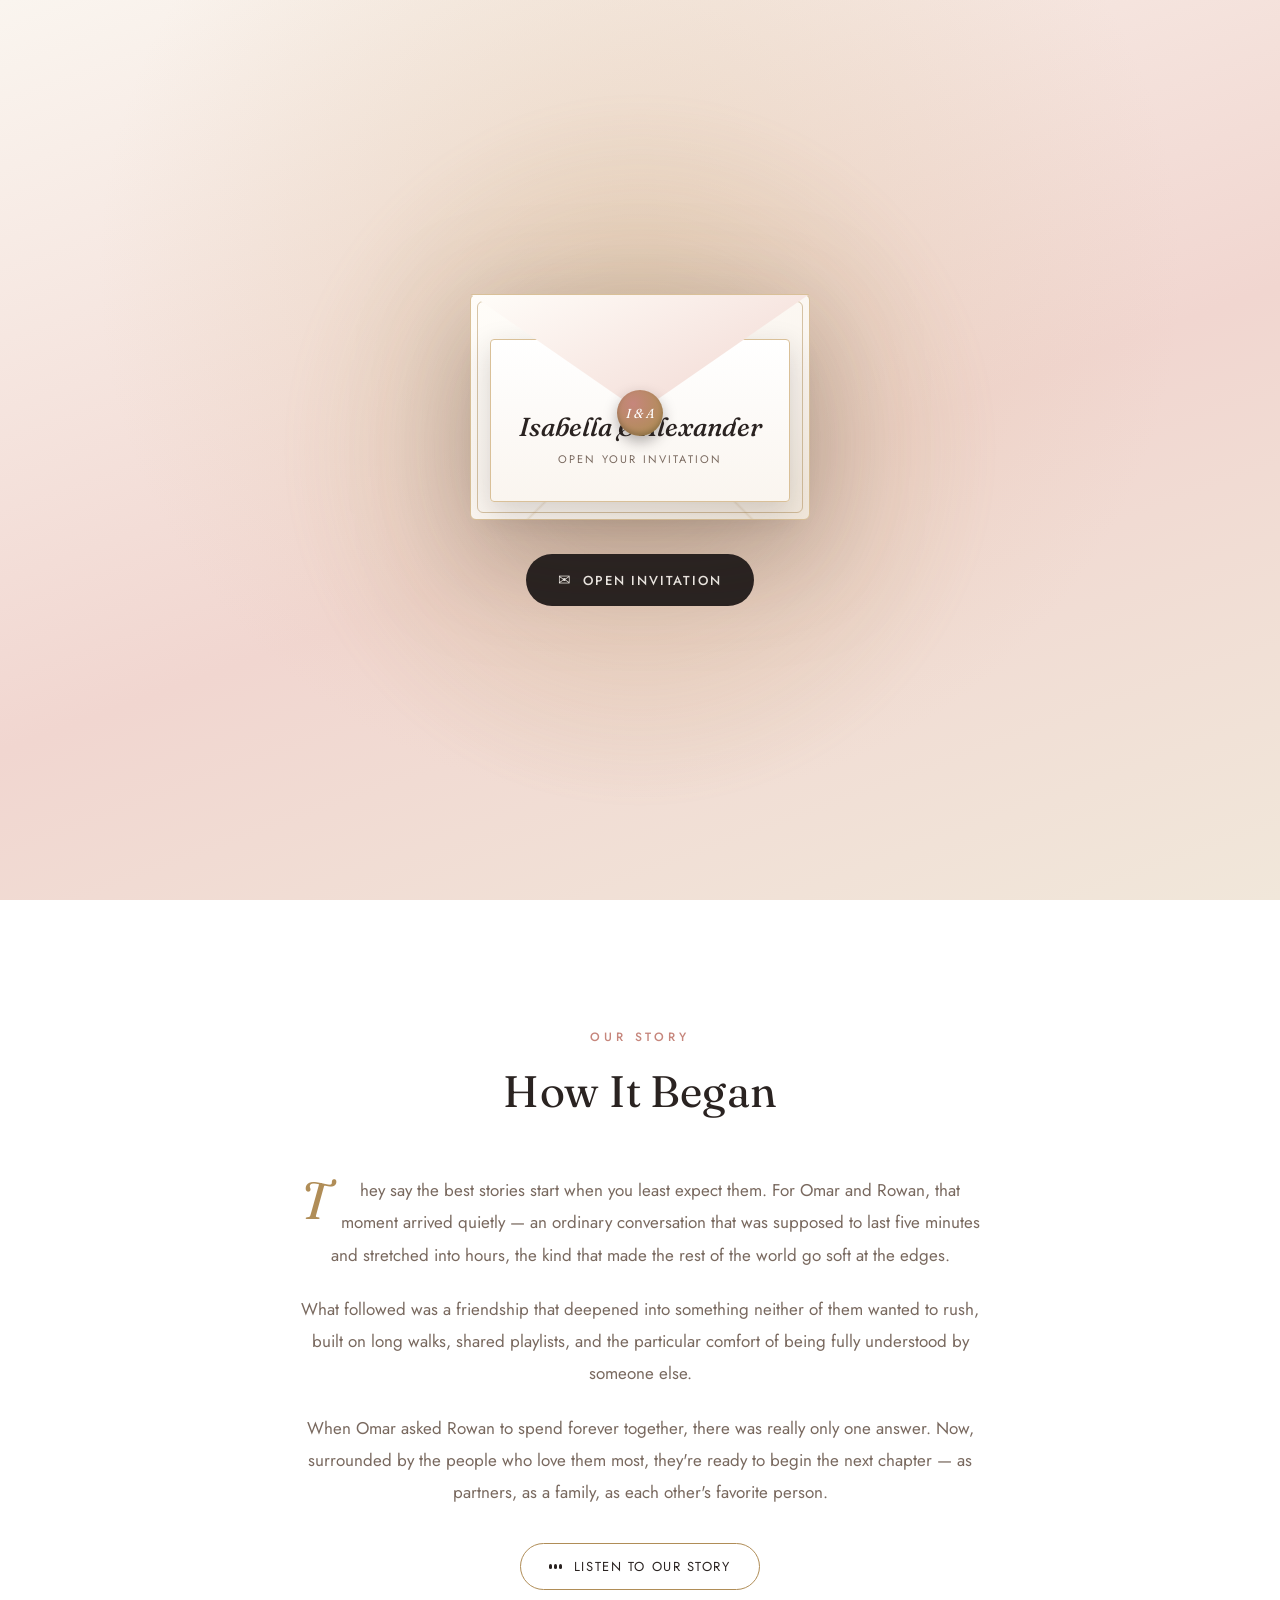
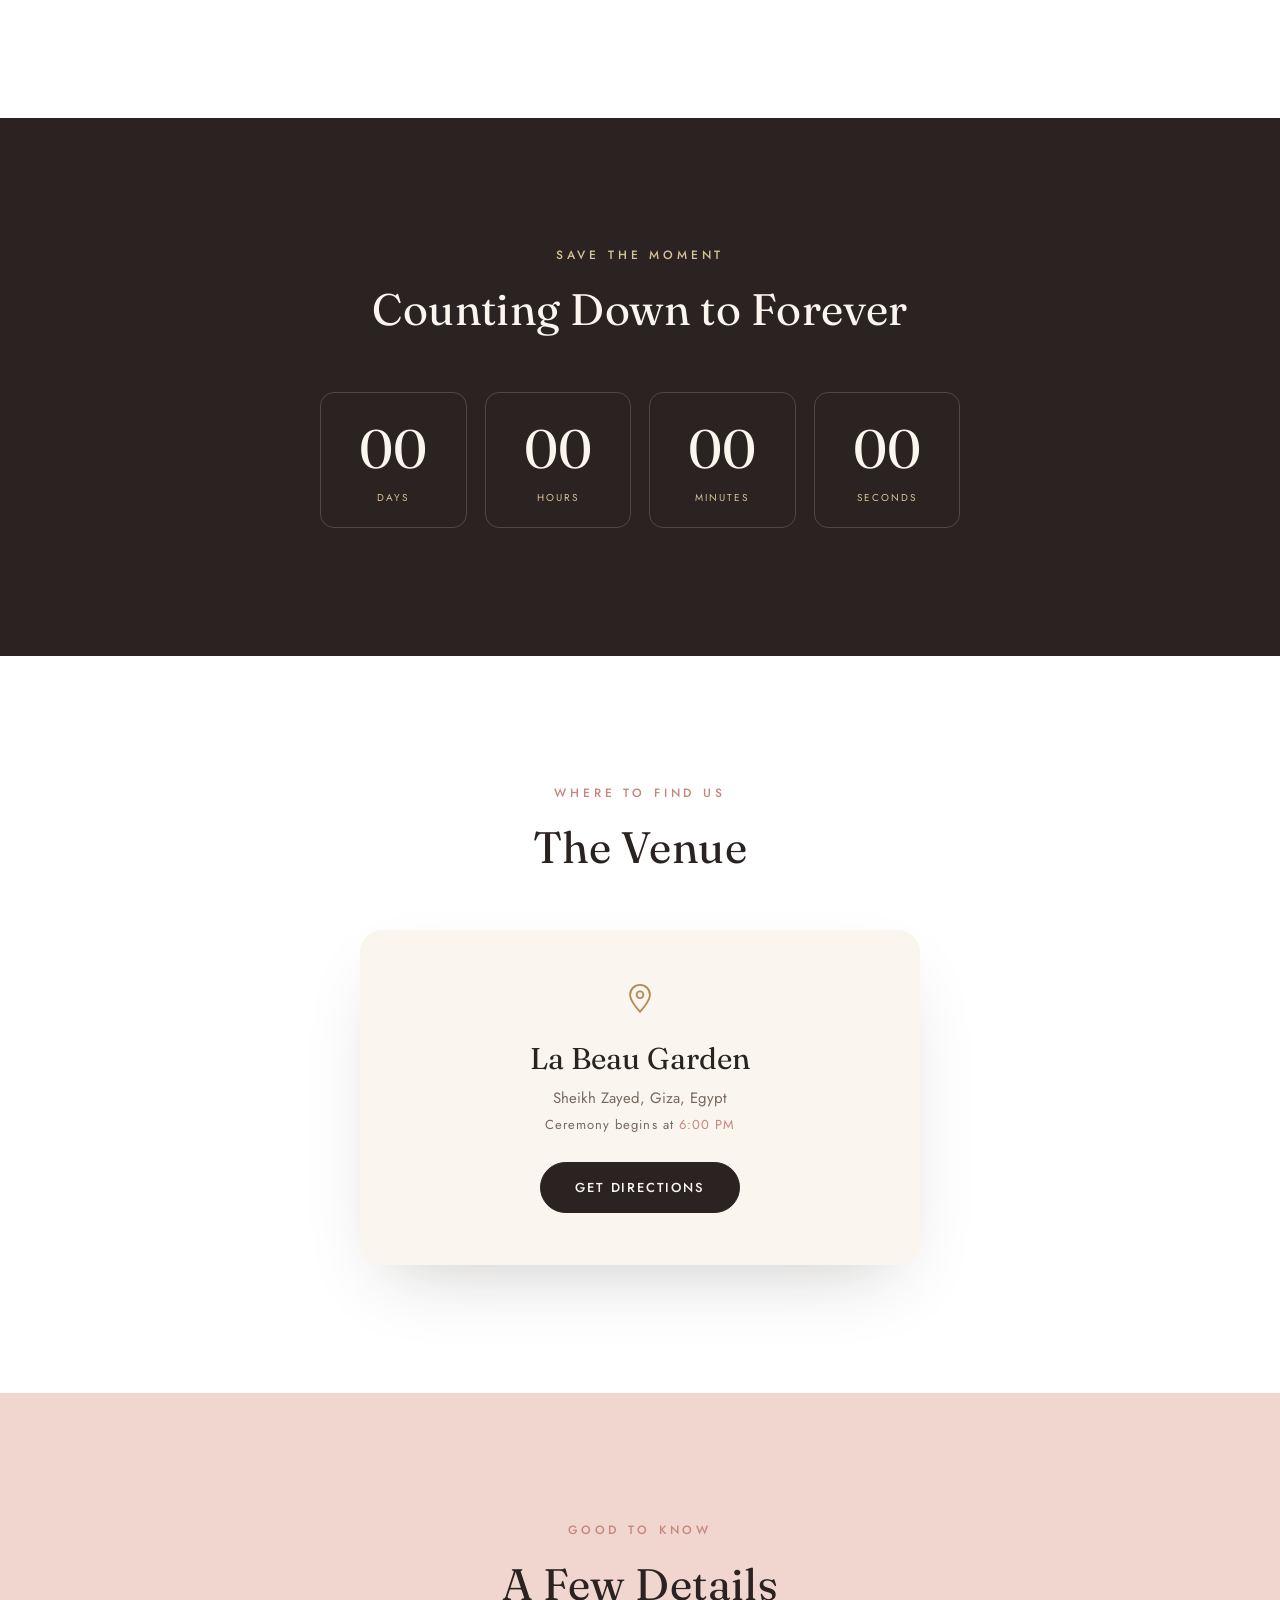
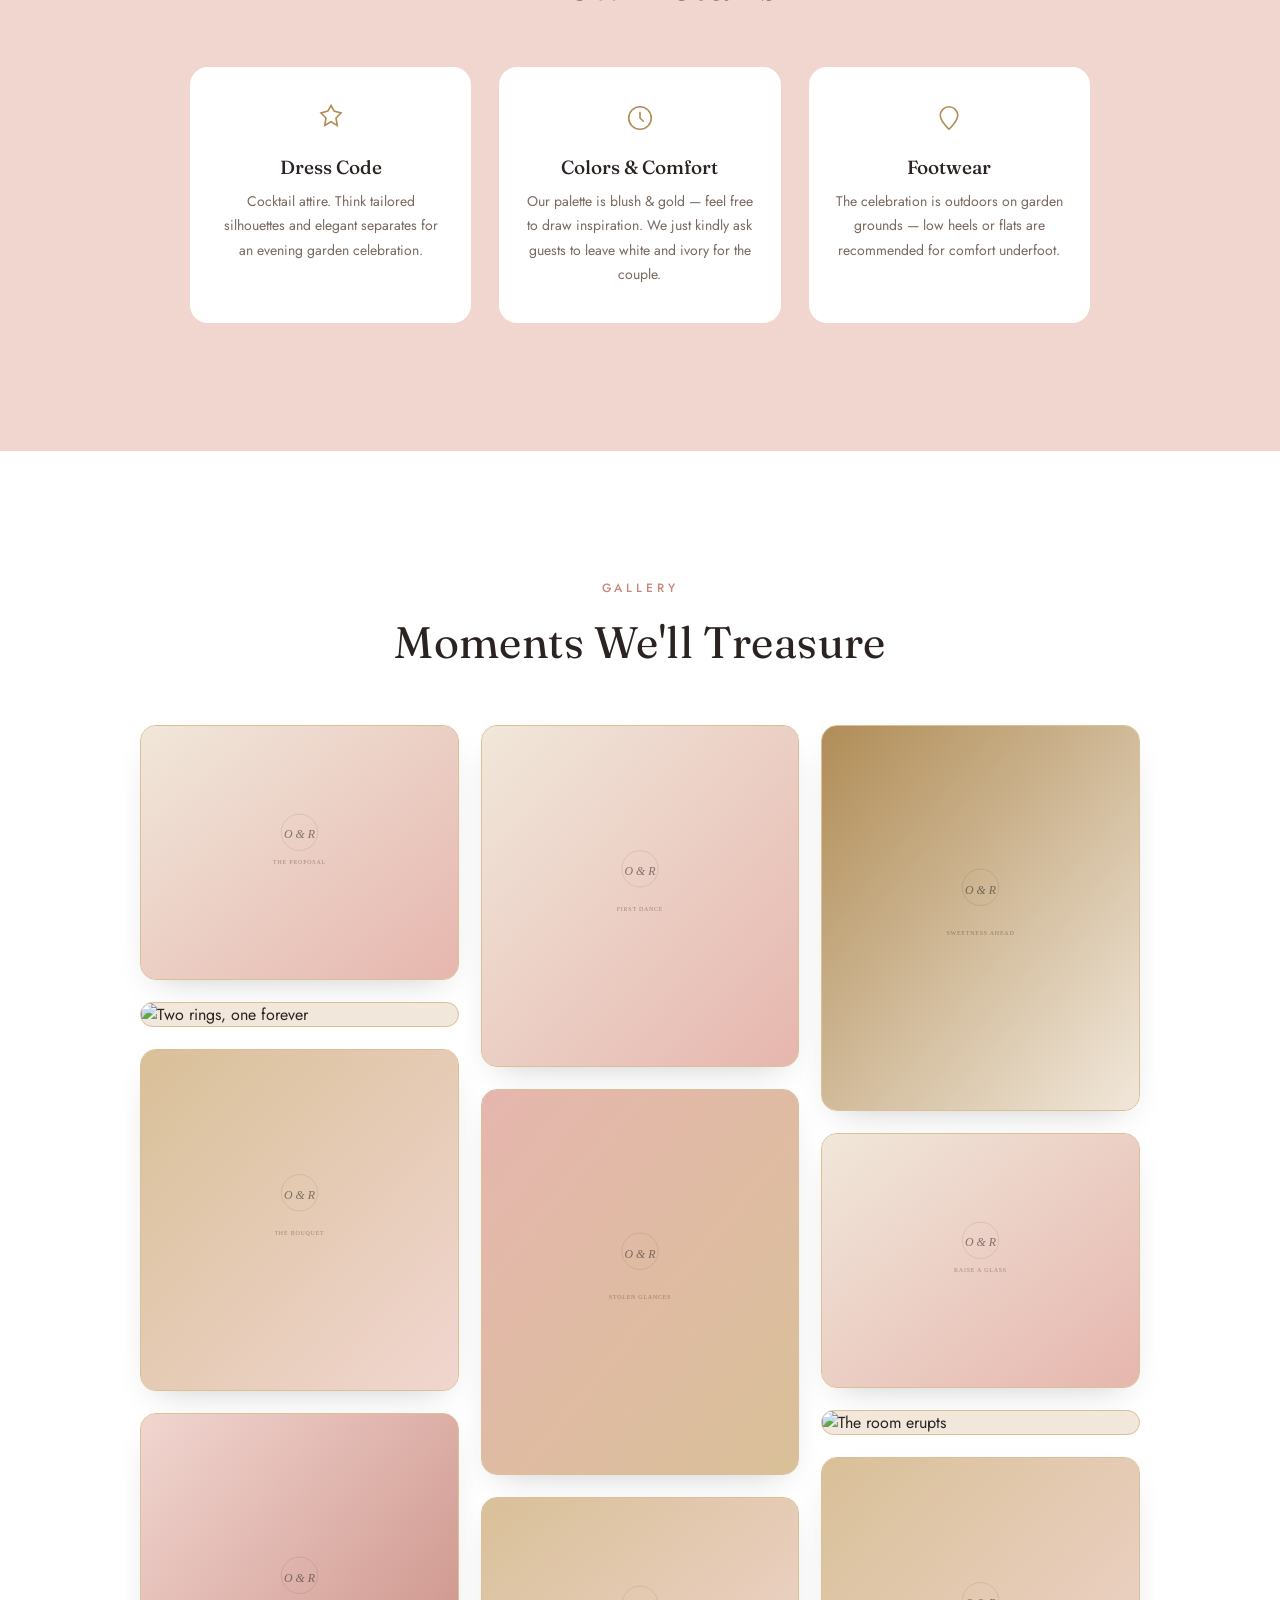
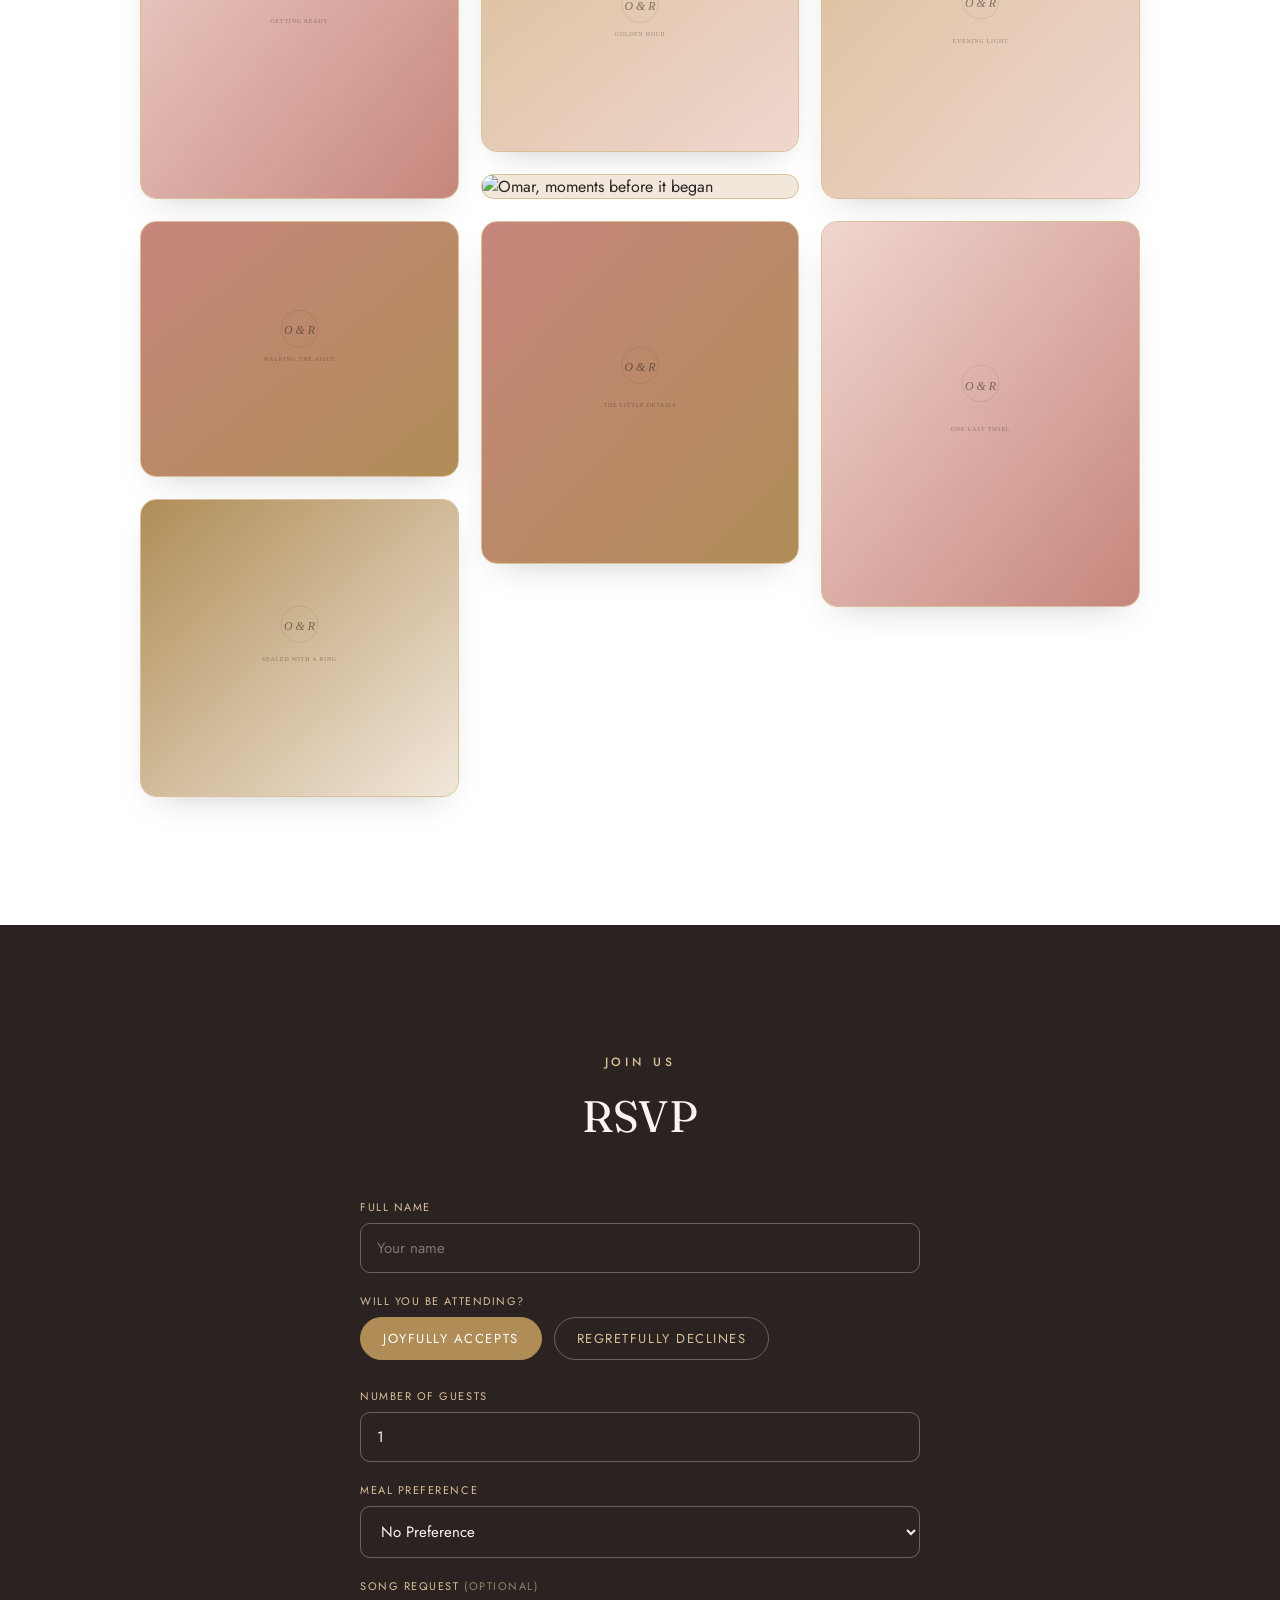
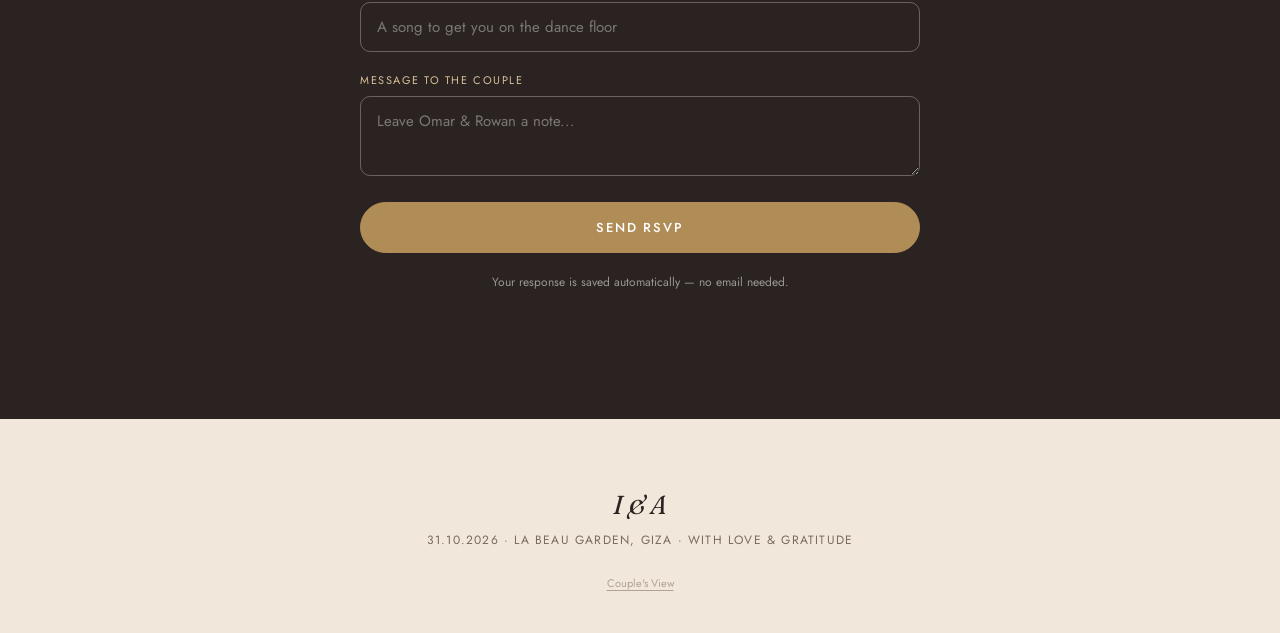
==== commit f76c9b4b: "Add files via upload" ====
--- a/index.html
+++ b/index.html
@@ -4,7 +4,7 @@
 <meta charset="UTF-8">
 <meta name="viewport" content="width=device-width, initial-scale=1.0">
 <meta name="theme-color" content="#B08D57">
-<title>Omar &amp; Rowan — 07.10.2026</title>
+<title> Isabella &amp; Alexander — 31.10.2026</title>
 <link rel="preconnect" href="https://fonts.googleapis.com">
 <link rel="preconnect" href="https://fonts.gstatic.com" crossorigin>
 <link href="https://fonts.googleapis.com/css2?family=Fraunces:ital,opsz,wght@0,9..144,300;0,9..144,400;0,9..144,500;0,9..144,600;1,9..144,400;1,9..144,500&family=Jost:wght@300;400;500;600&display=swap" rel="stylesheet">
@@ -17,7 +17,7 @@
     <svg class="pre-arch" width="140" height="50" viewBox="0 0 140 50">
       <path d="M4,46 C4,14 136,14 136,46"/>
     </svg>
-    <div class="pre-mono">O &amp; R</div>
+    <div class="pre-mono">I &amp; A</div>
   </div>
 
   <div id="envelope-wrapper">
@@ -27,11 +27,11 @@
       <div class="envelope">
         <div class="envelope-body"></div>
         <div class="envelope-flap"></div>
-        <div class="wax-seal" aria-hidden="true">O &amp; R</div>
+        <div class="wax-seal" aria-hidden="true">I &amp; A</div>
         <div class="envelope-letter">
           <div class="letter-content">
             <span class="letter-ornament">❖</span>
-            <strong>Omar &amp; Rowan</strong>
+            <strong>Isabella &amp; Alexander</strong>
             <span class="letter-subtext">Open Your Invitation</span>
           </div>
         </div>
@@ -74,9 +74,9 @@
 
     <div class="hero-inner">
       <span class="eyebrow">The Wedding Of</span>
-      <h1 class="hero-names">Omar <span style="color:var(--blush-deep);">&amp;</span> Rowan</h1>
+      <h1 class="hero-names">Isabella <span style="color:var(--blush-deep);">&amp;</span> Alexander</h1>
       <svg class="hero-arch arch-divider" viewBox="0 0 150 44"><path d="M3,40 C3,10 147,10 147,40"/></svg>
-      <p class="hero-meta">07 <span>&middot;</span> October <span>&middot;</span> 2026 &nbsp;&mdash;&nbsp; La Beau Garden, Giza</p>
+      <p class="hero-meta">31 <span>&middot;</span> October <span>&middot;</span> 2026 &nbsp;&mdash;&nbsp; La Beau Garden, Giza</p>
     </div>
 
     <div class="scroll-cue">Scroll</div>
@@ -231,8 +231,8 @@
   </main>
 
   <footer>
-    <div class="foot-mono">O &amp; R</div>
-    <p>07.10.2026 &middot; La Beau Garden, Giza &middot; With Love &amp; Gratitude</p>
+    <div class="foot-mono">I &amp; A</div>
+    <p>31.10.2026 &middot; La Beau Garden, Giza &middot; With Love &amp; Gratitude</p>
     <button id="admin-link">Couple's View</button>
   </footer>
 
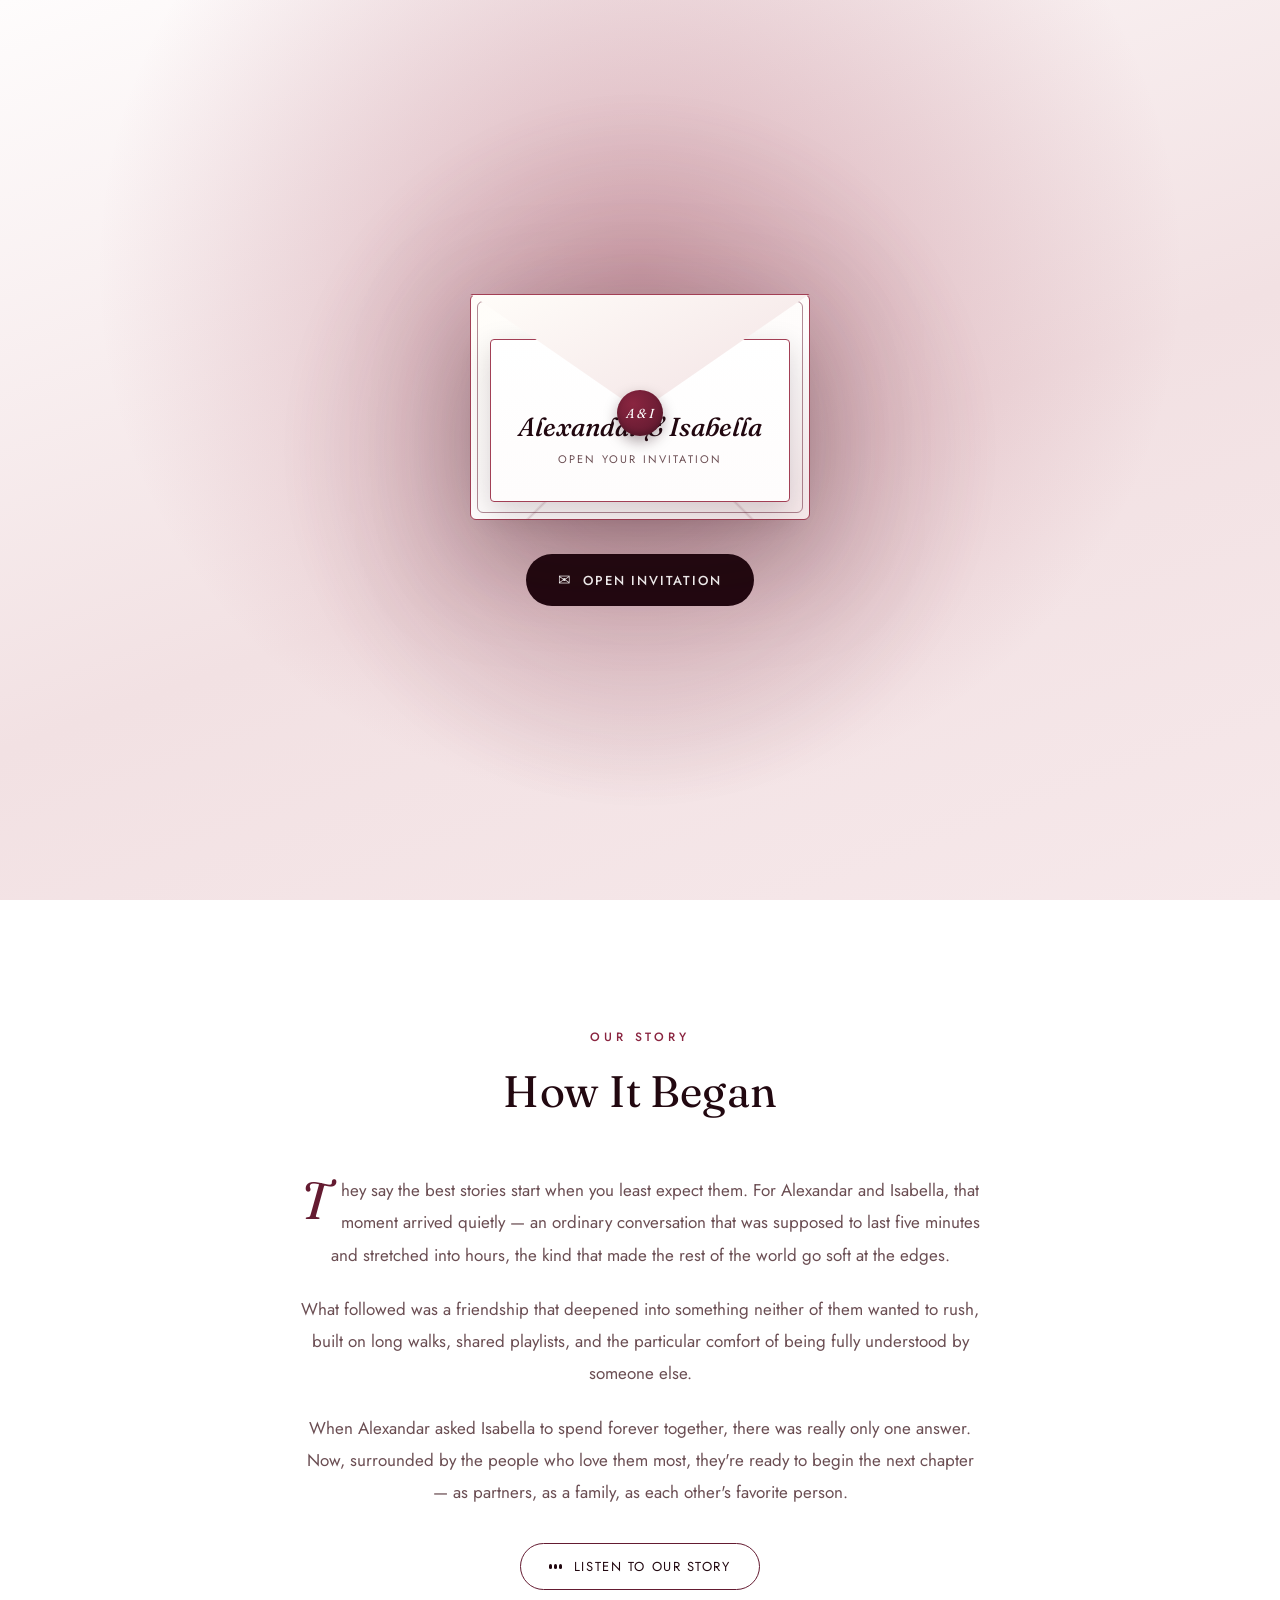
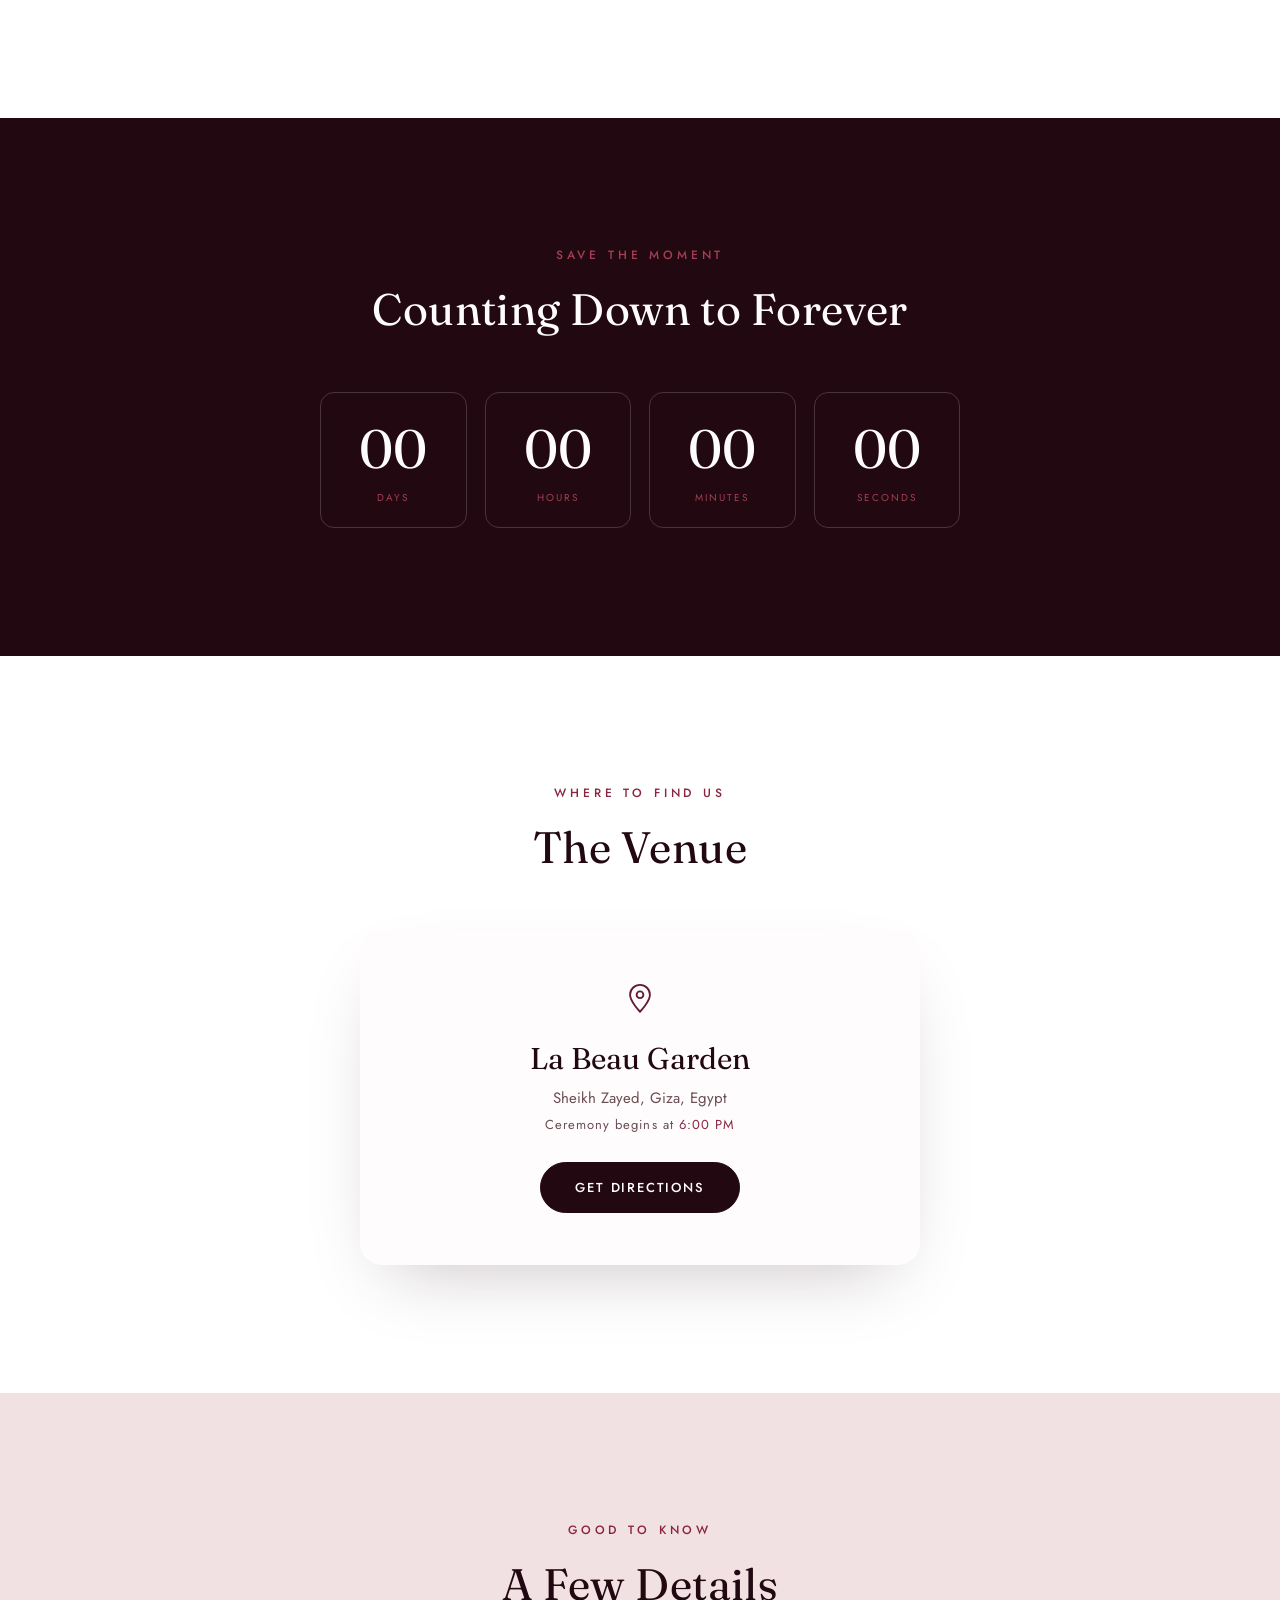
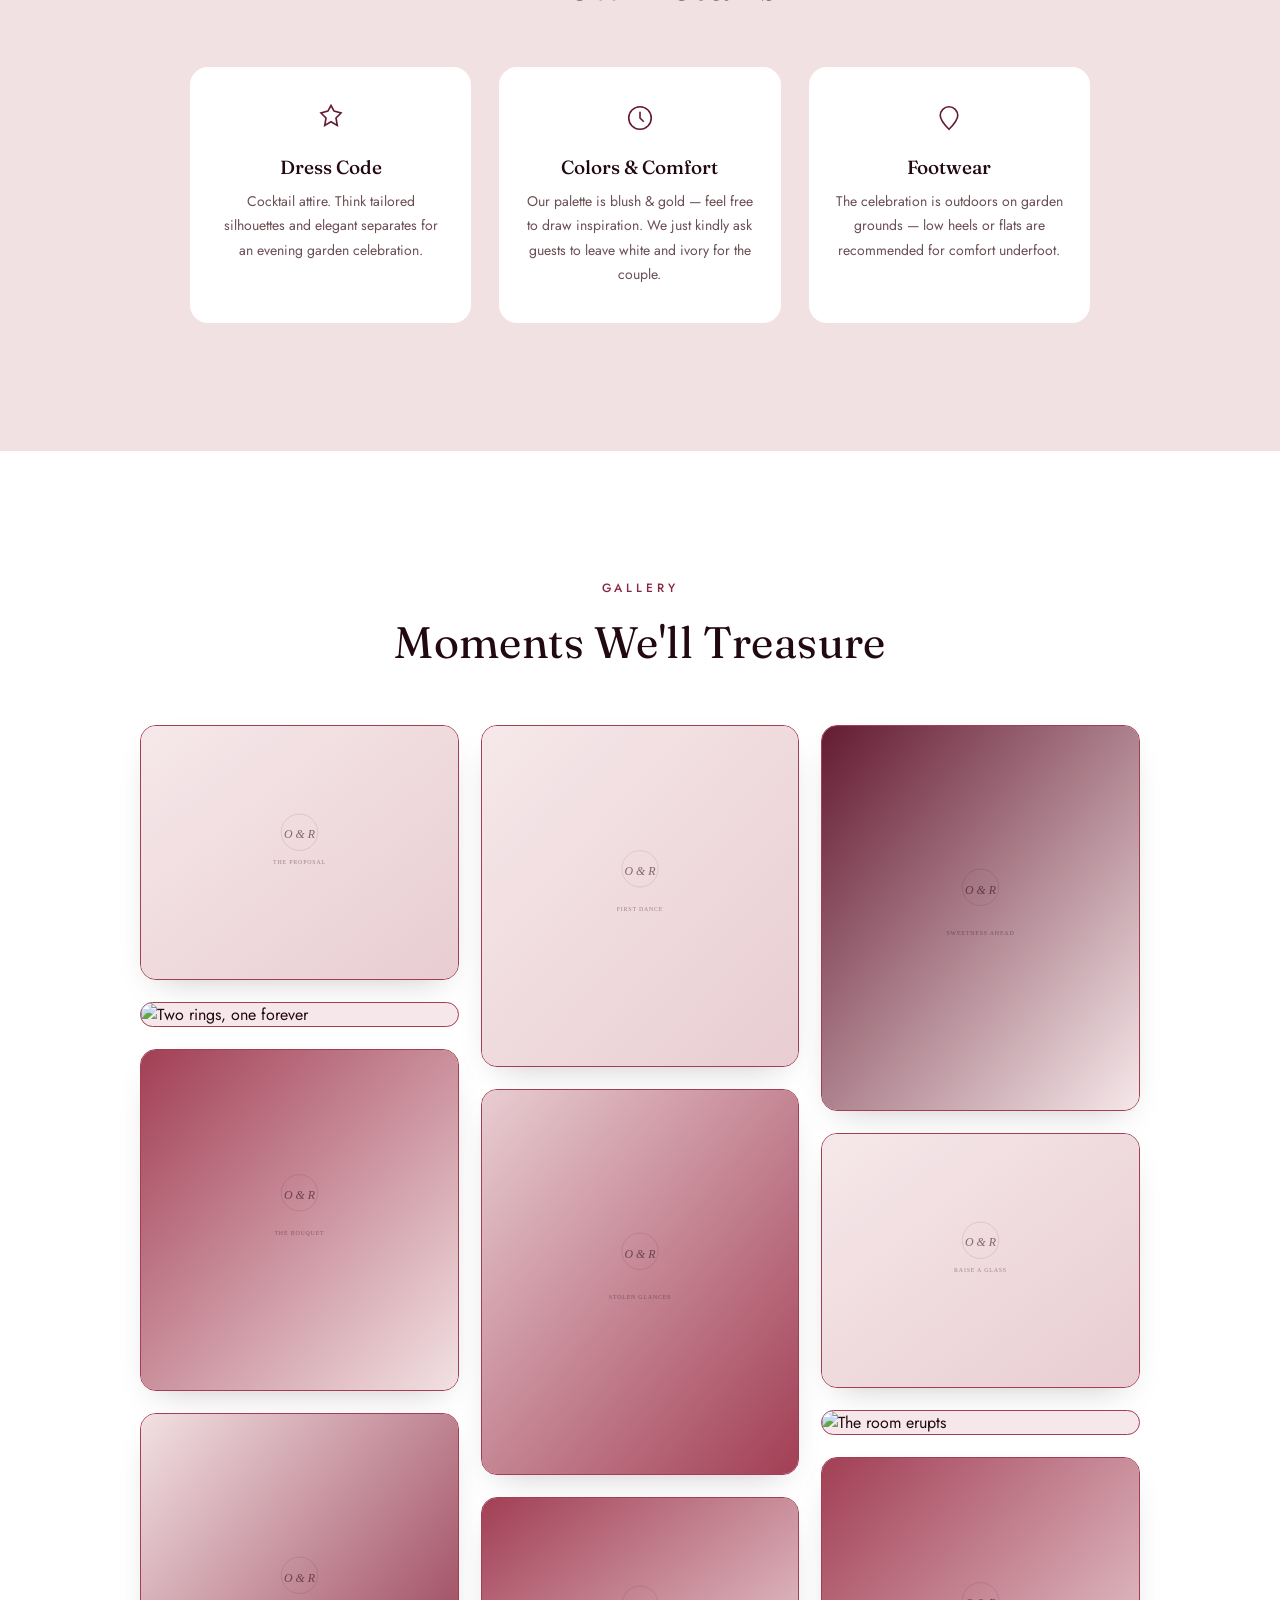
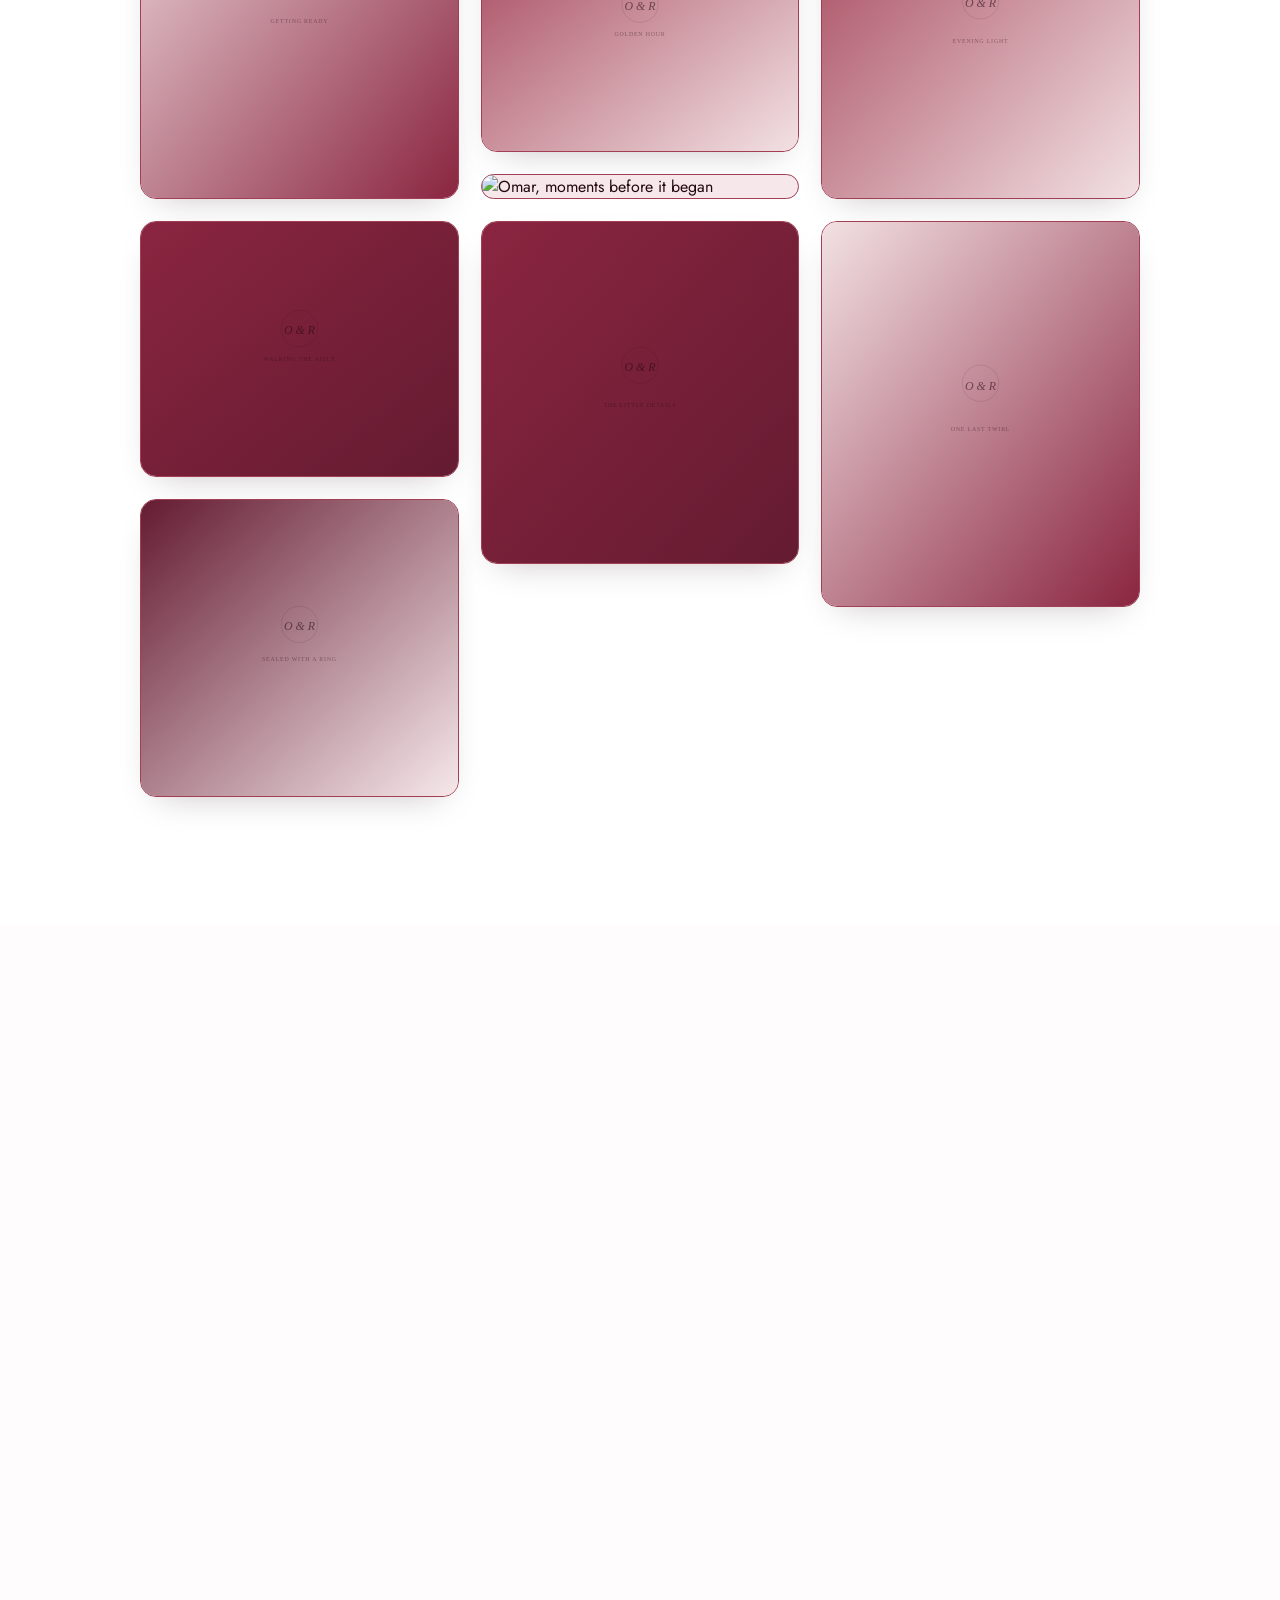
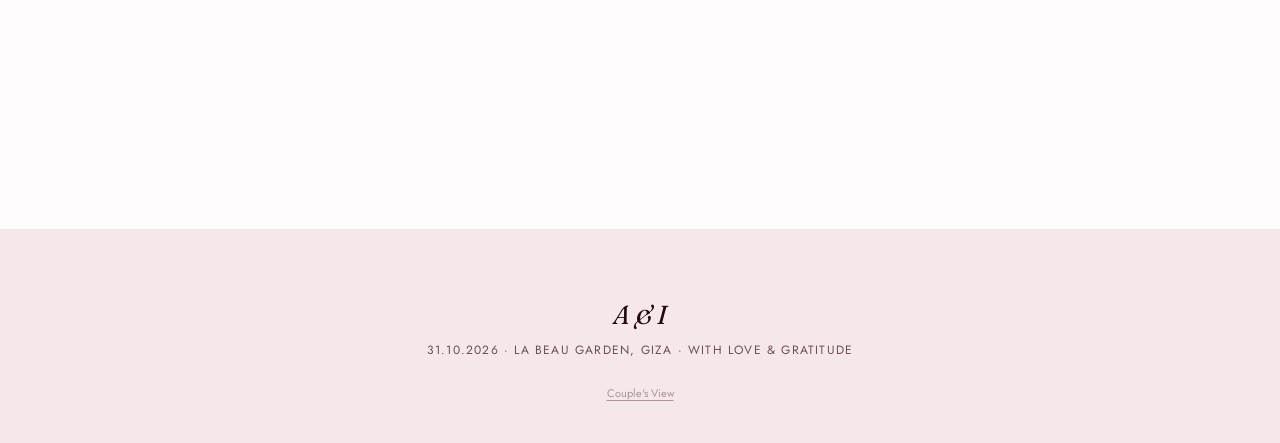
==== commit 2a56540a: "Add files via upload" ====
--- a/index.html
+++ b/index.html
@@ -3,8 +3,8 @@
 <head>
 <meta charset="UTF-8">
 <meta name="viewport" content="width=device-width, initial-scale=1.0">
-<meta name="theme-color" content="#B08D57">
-<title> Isabella &amp; Alexander — 31.10.2026</title>
+<meta name="theme-color" content="#641B31">
+<title>Alexandar &amp; Isabella — 31.10.2026</title>
 <link rel="preconnect" href="https://fonts.googleapis.com">
 <link rel="preconnect" href="https://fonts.gstatic.com" crossorigin>
 <link href="https://fonts.googleapis.com/css2?family=Fraunces:ital,opsz,wght@0,9..144,300;0,9..144,400;0,9..144,500;0,9..144,600;1,9..144,400;1,9..144,500&family=Jost:wght@300;400;500;600&display=swap" rel="stylesheet">
@@ -17,7 +17,7 @@
     <svg class="pre-arch" width="140" height="50" viewBox="0 0 140 50">
       <path d="M4,46 C4,14 136,14 136,46"/>
     </svg>
-    <div class="pre-mono">I &amp; A</div>
+    <div class="pre-mono">A &amp; I</div>
   </div>
 
   <div id="envelope-wrapper">
@@ -27,11 +27,11 @@
       <div class="envelope">
         <div class="envelope-body"></div>
         <div class="envelope-flap"></div>
-        <div class="wax-seal" aria-hidden="true">I &amp; A</div>
+        <div class="wax-seal" aria-hidden="true">A &amp; I</div>
         <div class="envelope-letter">
           <div class="letter-content">
             <span class="letter-ornament">❖</span>
-            <strong>Isabella &amp; Alexander</strong>
+            <strong>Alexandar &amp; Isabella</strong>
             <span class="letter-subtext">Open Your Invitation</span>
           </div>
         </div>
@@ -74,7 +74,7 @@
 
     <div class="hero-inner">
       <span class="eyebrow">The Wedding Of</span>
-      <h1 class="hero-names">Isabella <span style="color:var(--blush-deep);">&amp;</span> Alexander</h1>
+      <h1 class="hero-names">Alexandar <span style="color:var(--blush-deep);">&amp;</span> Isabella</h1>
       <svg class="hero-arch arch-divider" viewBox="0 0 150 44"><path d="M3,40 C3,10 147,10 147,40"/></svg>
       <p class="hero-meta">31 <span>&middot;</span> October <span>&middot;</span> 2026 &nbsp;&mdash;&nbsp; La Beau Garden, Giza</p>
     </div>
@@ -92,9 +92,9 @@
       </div>
       <div class="container-narrow">
         <div class="story-copy" id="story-text">
-          <p>They say the best stories start when you least expect them. For Omar and Rowan, that moment arrived quietly — an ordinary conversation that was supposed to last five minutes and stretched into hours, the kind that made the rest of the world go soft at the edges.</p>
+          <p>They say the best stories start when you least expect them. For Alexandar and Isabella, that moment arrived quietly — an ordinary conversation that was supposed to last five minutes and stretched into hours, the kind that made the rest of the world go soft at the edges.</p>
           <p>What followed was a friendship that deepened into something neither of them wanted to rush, built on long walks, shared playlists, and the particular comfort of being fully understood by someone else.</p>
-          <p>When Omar asked Rowan to spend forever together, there was really only one answer. Now, surrounded by the people who love them most, they're ready to begin the next chapter — as partners, as a family, as each other's favorite person.</p>
+          <p>When Alexandar asked Isabella to spend forever together, there was really only one answer. Now, surrounded by the people who love them most, they're ready to begin the next chapter — as partners, as a family, as each other's favorite person.</p>
         </div>
         <button class="narrate-btn" id="narrate-btn" aria-pressed="false">
           <span class="bars"><span></span><span></span><span></span></span>
@@ -196,21 +196,6 @@
           <input type="number" id="r-guests" min="1" max="10" value="1">
         </div>
 
-        <div class="field">
-          <label for="r-meal">Meal Preference</label>
-          <select id="r-meal">
-            <option value="No Preference">No Preference</option>
-            <option value="Chicken">Chicken</option>
-            <option value="Fish">Fish</option>
-            <option value="Vegetarian">Vegetarian</option>
-            <option value="Vegan">Vegan</option>
-          </select>
-        </div>
-
-        <div class="field">
-          <label for="r-song">Song Request <span style="opacity:.6;">(Optional)</span></label>
-          <input type="text" id="r-song" placeholder="A song to get you on the dance floor">
-        </div>
 
         <div class="field">
           <label for="r-msg">Message to the Couple</label>
@@ -231,7 +216,7 @@
   </main>
 
   <footer>
-    <div class="foot-mono">I &amp; A</div>
+    <div class="foot-mono">A &amp; I</div>
     <p>31.10.2026 &middot; La Beau Garden, Giza &middot; With Love &amp; Gratitude</p>
     <button id="admin-link">Couple's View</button>
   </footer>
--- a/style.css
+++ b/style.css
@@ -1,18 +1,22 @@
 /* ============ TOKENS ============ */
   :root{
-    --cream:#FAF5EF;
-    --cream-deep:#F1E7DA;
-    --blush:#E6B6AE;
-    --blush-soft:#F1D6D0;
-    --blush-deep:#C6867C;
-    --gold:#B08D57;
-    --gold-light:#D9C098;
-    --ink:#2A2321;
-    --ink-soft:#79695f;
+    --cream:#FEFCFC;
+    --cream-deep:#F6E8EA;
+    --blush:#E8CDD2;
+    --blush-soft:#F2E1E3;
+    --blush-deep:#8A2540;
+    --gold:#641B31;
+    --gold-light:#A23F55;
+    --ink:#220810;
+    --ink-soft:#6B4E53;
     --white:#FFFFFF;
+    --accent-rgb:100,27,49;
+    --gold-light-rgb:162,63,85;
+    --ink-rgb:34,8,16;
+    --cream-rgb:254,252,252;
     --font-display:'Fraunces', serif;
     --font-body:'Jost', sans-serif;
-    --shadow-soft: 0 30px 70px -30px rgba(42,35,33,.25);
+    --shadow-soft: 0 30px 70px -30px rgba(var(--ink-rgb),.25);
     --ease: cubic-bezier(.22,.68,0,1.01);
     --section-pad: clamp(72px, 10vw, 140px);
   }
@@ -109,7 +113,7 @@
     position:fixed; inset:0; z-index:950;
     display:flex; align-items:center; justify-content:center; overflow:hidden;
     background:
-      radial-gradient(ellipse at 50% 30%, rgba(217,192,152,.35), transparent 60%),
+      radial-gradient(ellipse at 50% 30%, rgba(var(--gold-light-rgb),.35), transparent 60%),
       linear-gradient(160deg, var(--cream) 0%, var(--blush-soft) 55%, var(--cream-deep) 100%);
     opacity:0; transform:scale(1.02);
     transition:opacity .8s var(--ease), transform .8s var(--ease);
@@ -120,7 +124,7 @@
 
   .envelope-glow{
     position:absolute; width:60vmax; height:60vmax; border-radius:50%;
-    background:radial-gradient(circle, rgba(176,141,87,.28), transparent 65%);
+    background:radial-gradient(circle, rgba(var(--accent-rgb),.28), transparent 65%);
     filter:blur(10px); animation:glowPulse 6s ease-in-out infinite; pointer-events:none;
   }
   @keyframes glowPulse{0%,100%{transform:scale(1); opacity:.65;} 50%{transform:scale(1.08); opacity:.9;}}
@@ -144,7 +148,7 @@
   .envelope{
     position:relative; width:min(78vw, 340px); aspect-ratio:3/2;
     transform-style:preserve-3d;
-    filter:drop-shadow(0 30px 55px rgba(42,35,33,.28));
+    filter:drop-shadow(0 30px 55px rgba(var(--ink-rgb),.28));
   }
   .envelope-body{
     position:absolute; inset:0; border-radius:6px;
@@ -154,8 +158,8 @@
   .envelope-body::before{
     content:''; position:absolute; inset:0;
     background:
-      linear-gradient(135deg, transparent 49.5%, rgba(176,141,87,.16) 50%, transparent 50.5%),
-      linear-gradient(-135deg, transparent 49.5%, rgba(176,141,87,.16) 50%, transparent 50.5%);
+      linear-gradient(135deg, transparent 49.5%, rgba(var(--accent-rgb),.16) 50%, transparent 50.5%),
+      linear-gradient(-135deg, transparent 49.5%, rgba(var(--accent-rgb),.16) 50%, transparent 50.5%);
   }
   .envelope-body::after{
     content:''; position:absolute; inset:6px; border-radius:6px;
@@ -174,7 +178,7 @@
     position:absolute; top:calc(52% - 22px); left:50%; transform:translateX(-50%);
     width:46px; height:46px; border-radius:50%; z-index:5;
     background:radial-gradient(circle at 35% 30%, var(--blush-deep), var(--gold) 78%);
-    box-shadow:0 6px 14px rgba(42,35,33,.35), inset 0 -3px 5px rgba(0,0,0,.2);
+    box-shadow:0 6px 14px rgba(var(--ink-rgb),.35), inset 0 -3px 5px rgba(0,0,0,.2);
     display:flex; align-items:center; justify-content:center;
     font-family:var(--font-display); font-style:italic; color:var(--white); font-size:13px;
     transition:transform .6s var(--ease) .5s, opacity .6s var(--ease) .5s;
@@ -183,7 +187,7 @@
   .envelope-letter{
     position:absolute; left:6%; right:6%; bottom:8%; top:20%;
     background:linear-gradient(180deg, var(--white), var(--cream));
-    border-radius:4px; box-shadow:0 10px 30px rgba(42,35,33,.18);
+    border-radius:4px; box-shadow:0 10px 30px rgba(var(--ink-rgb),.18);
     border:1px solid var(--gold-light);
     display:flex; align-items:center; justify-content:center; text-align:center; padding:20px;
     transform:translateY(0) rotateX(0deg) scale(1);
@@ -192,7 +196,7 @@
   }
   .envelope.open .envelope-letter{
     transform:translateY(-64%) rotateX(6deg) scale(1.06);
-    box-shadow:0 30px 60px rgba(42,35,33,.3);
+    box-shadow:0 30px 60px rgba(var(--ink-rgb),.3);
   }
   .letter-content{display:flex; flex-direction:column; align-items:center; gap:8px;}
   .letter-ornament{color:var(--gold); font-size:20px;}
@@ -212,8 +216,8 @@
   #site-nav{position:fixed; top:22px; right:22px; z-index:70;}
   .nav-pill{
     display:flex; align-items:center; gap:8px;
-    background:rgba(250,245,239,.55); backdrop-filter:blur(10px); -webkit-backdrop-filter:blur(10px);
-    border:1px solid rgba(176,141,87,.35); color:var(--ink);
+    background:rgba(var(--cream-rgb),.55); backdrop-filter:blur(10px); -webkit-backdrop-filter:blur(10px);
+    border:1px solid rgba(var(--accent-rgb),.35); color:var(--ink);
     padding:10px 18px; border-radius:999px; font-size:12px; letter-spacing:.08em; text-transform:uppercase;
     text-decoration:none; box-shadow:var(--shadow-soft); transition:all .3s var(--ease);
   }
@@ -234,7 +238,7 @@
     0%,100%{background-position:0% 30%;}
     50%{background-position:100% 70%;}
   }
-  .bokeh{position:absolute; border-radius:50%; background:radial-gradient(circle, rgba(176,141,87,.35), transparent 70%); filter:blur(2px); animation:drift linear infinite; opacity:.6;}
+  .bokeh{position:absolute; border-radius:50%; background:radial-gradient(circle, rgba(var(--accent-rgb),.35), transparent 70%); filter:blur(2px); animation:drift linear infinite; opacity:.6;}
   @keyframes drift{
     0%{transform:translateY(0) translateX(0);}
     50%{transform:translateY(-40px) translateX(14px);}
@@ -290,7 +294,7 @@
   #countdown .eyebrow{color:var(--gold-light);}
   #countdown .section-head h2{color:var(--cream);}
   .cd-grid{display:grid; grid-template-columns:repeat(4,1fr); gap:18px; max-width:640px; margin:0 auto;}
-  .cd-cell{text-align:center; padding:22px 8px; border:1px solid rgba(250,245,239,.18); border-radius:14px;}
+  .cd-cell{text-align:center; padding:22px 8px; border:1px solid rgba(var(--cream-rgb),.18); border-radius:14px;}
   .cd-num{font-family:var(--font-display); font-size:clamp(32px,6vw,54px); font-weight:400; color:var(--cream);}
   .cd-label{font-size:10px; letter-spacing:.2em; text-transform:uppercase; color:var(--gold-light); margin-top:8px; display:block;}
 
@@ -321,18 +325,18 @@
   .gal-card{
     break-inside:avoid; margin-bottom:22px; width:100%;
     position:relative; overflow:hidden; border-radius:16px; display:block;
-    background:var(--cream-deep); box-shadow:0 14px 34px -18px rgba(42,35,33,.28);
+    background:var(--cream-deep); box-shadow:0 14px 34px -18px rgba(var(--ink-rgb),.28);
     cursor:zoom-in; border:1px solid var(--gold-light);
     opacity:0; transform:translateY(22px);
     transition:opacity .7s var(--ease), transform .7s var(--ease), box-shadow .4s var(--ease);
   }
   .gal-card.is-visible{opacity:1; transform:translateY(0);}
-  .gal-card:hover{box-shadow:0 22px 46px -18px rgba(42,35,33,.4);}
+  .gal-card:hover{box-shadow:0 22px 46px -18px rgba(var(--ink-rgb),.4);}
   .gal-card img{width:100%; height:auto; transition:transform .7s var(--ease);}
   .gal-card:hover img{transform:scale(1.07);}
   .gal-caption{
     position:absolute; left:0; right:0; bottom:0; padding:26px 18px 16px;
-    background:linear-gradient(0deg, rgba(42,35,33,.72), transparent);
+    background:linear-gradient(0deg, rgba(var(--ink-rgb),.72), transparent);
     color:var(--cream); font-size:13px; letter-spacing:.04em;
     opacity:0; transform:translateY(8px);
     transition:opacity .35s var(--ease), transform .35s var(--ease);
@@ -352,7 +356,7 @@
   .lightbox-figure img{max-width:100%; max-height:76vh; border-radius:10px; box-shadow:0 30px 70px rgba(0,0,0,.5); margin:0 auto;}
   .lightbox-caption{color:var(--cream); font-size:13px; margin-top:16px; letter-spacing:.04em;}
   .lightbox-btn{
-    position:absolute; background:rgba(250,245,239,.12); border:1px solid rgba(250,245,239,.3); color:var(--cream);
+    position:absolute; background:rgba(var(--cream-rgb),.12); border:1px solid rgba(var(--cream-rgb),.3); color:var(--cream);
     border-radius:50%; width:44px; height:44px; display:flex; align-items:center; justify-content:center;
     transition:all .25s var(--ease);
   }
@@ -369,27 +373,27 @@
   #rsvp-form{max-width:560px; margin:0 auto; display:grid; gap:20px;}
   .field label{display:block; font-size:11px; letter-spacing:.14em; text-transform:uppercase; color:var(--gold-light); margin-bottom:8px;}
   .field input, .field select, .field textarea{
-    width:100%; background:transparent; border:1px solid rgba(250,245,239,.3);
+    width:100%; background:transparent; border:1px solid rgba(var(--cream-rgb),.3);
     color:var(--cream); padding:13px 16px; border-radius:10px; font-family:inherit; font-size:15px;
   }
   .field textarea{resize:vertical; min-height:80px;}
   .field select option{color:var(--ink);}
-  .field input::placeholder, .field textarea::placeholder{color:rgba(250,245,239,.4);}
+  .field input::placeholder, .field textarea::placeholder{color:rgba(var(--cream-rgb),.4);}
   .radio-row{display:flex; gap:12px; flex-wrap:wrap;}
   .radio-pill input{position:absolute; opacity:0; pointer-events:none;}
   .radio-pill span{
-    display:inline-block; padding:11px 22px; border-radius:999px; border:1px solid rgba(250,245,239,.3);
+    display:inline-block; padding:11px 22px; border-radius:999px; border:1px solid rgba(var(--cream-rgb),.3);
     font-size:13px; transition:all .25s;
   }
   .radio-pill input:checked + span{background:var(--gold); border-color:var(--gold); color:var(--white);}
   .rsvp-submit{width:100%; justify-content:center; background:var(--gold); border-color:var(--gold); color:var(--white);}
   .rsvp-submit:hover{background:var(--blush-deep); border-color:var(--blush-deep);}
-  .rsvp-note{font-size:12px; color:rgba(250,245,239,.55); text-align:center;}
+  .rsvp-note{font-size:12px; color:rgba(var(--cream-rgb),.55); text-align:center;}
   #rsvp-confirm{display:none; text-align:center; max-width:480px; margin:0 auto;}
   #rsvp-confirm.show{display:block;}
   #rsvp-confirm svg{width:40px; height:40px; color:var(--gold-light); margin:0 auto 16px;}
   #rsvp-confirm h3{font-family:var(--font-display); font-size:26px; font-weight:400; margin-bottom:10px;}
-  #rsvp-confirm p{color:rgba(250,245,239,.7); font-size:14px;}
+  #rsvp-confirm p{color:rgba(var(--cream-rgb),.7); font-size:14px;}
 
   /* ============ FOOTER ============ */
   footer{text-align:center; padding:70px 24px 40px; background:var(--cream-deep);}
@@ -422,7 +426,7 @@
 
   /* ============ ADMIN MODAL ============ */
   #admin-modal{
-    position:fixed; inset:0; background:rgba(42,35,33,.7); z-index:200;
+    position:fixed; inset:0; background:rgba(var(--ink-rgb),.7); z-index:200;
     display:none; align-items:center; justify-content:center; padding:24px;
   }
   #admin-modal.open{display:flex;}
@@ -447,7 +451,7 @@
   .stats-grid{display:grid; grid-template-columns:repeat(3,1fr); gap:20px; max-width:820px; margin:0 auto; padding:0 24px 20px;}
   .stat-card{
     background:var(--white); border-radius:18px; padding:28px 18px; text-align:center;
-    box-shadow:var(--shadow-soft); border:1px solid rgba(176,141,87,.16);
+    box-shadow:var(--shadow-soft); border:1px solid rgba(var(--accent-rgb),.16);
   }
   .stat-icon{width:26px; height:26px; margin:0 auto 12px; color:var(--gold);}
   .stat-num{display:block; font-family:var(--font-display); font-size:clamp(24px,4vw,32px); color:var(--ink);}
@@ -474,14 +478,14 @@
   }
   .msg-card{
     background:rgba(255,255,255,.6); backdrop-filter:blur(14px); -webkit-backdrop-filter:blur(14px);
-    border:1px solid rgba(176,141,87,.22); border-radius:18px; padding:24px;
-    box-shadow:0 18px 40px -22px rgba(42,35,33,.3);
+    border:1px solid rgba(var(--accent-rgb),.22); border-radius:18px; padding:24px;
+    box-shadow:0 18px 40px -22px rgba(var(--ink-rgb),.3);
     opacity:0; transform:translateY(18px);
     animation:msgFadeUp .7s var(--ease) forwards;
     transition:transform .3s var(--ease), box-shadow .3s var(--ease);
   }
   @keyframes msgFadeUp{to{opacity:1; transform:translateY(0);}}
-  .msg-card:hover{transform:translateY(-4px); box-shadow:0 26px 50px -20px rgba(42,35,33,.36);}
+  .msg-card:hover{transform:translateY(-4px); box-shadow:0 26px 50px -20px rgba(var(--ink-rgb),.36);}
   .msg-top{display:flex; align-items:center; gap:12px; margin-bottom:14px;}
   .msg-avatar{
     width:40px; height:40px; border-radius:50%; flex-shrink:0;
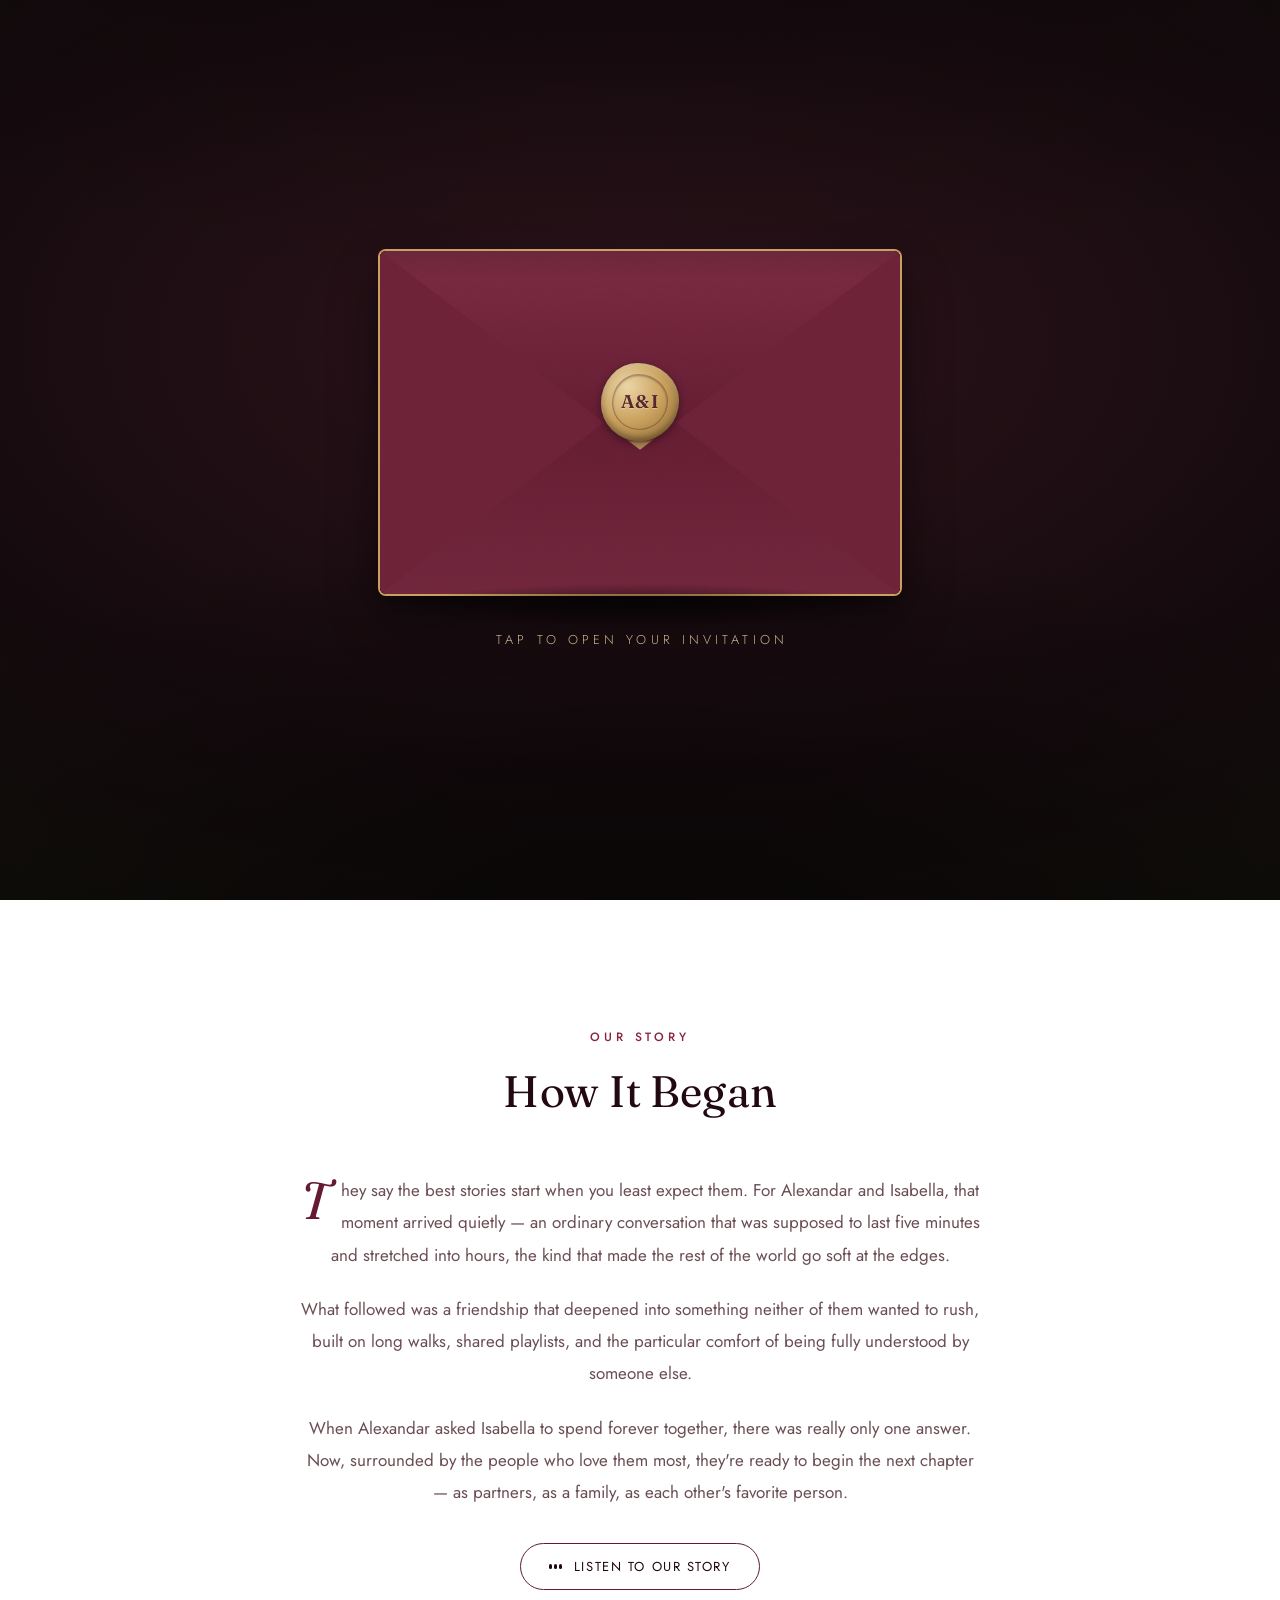
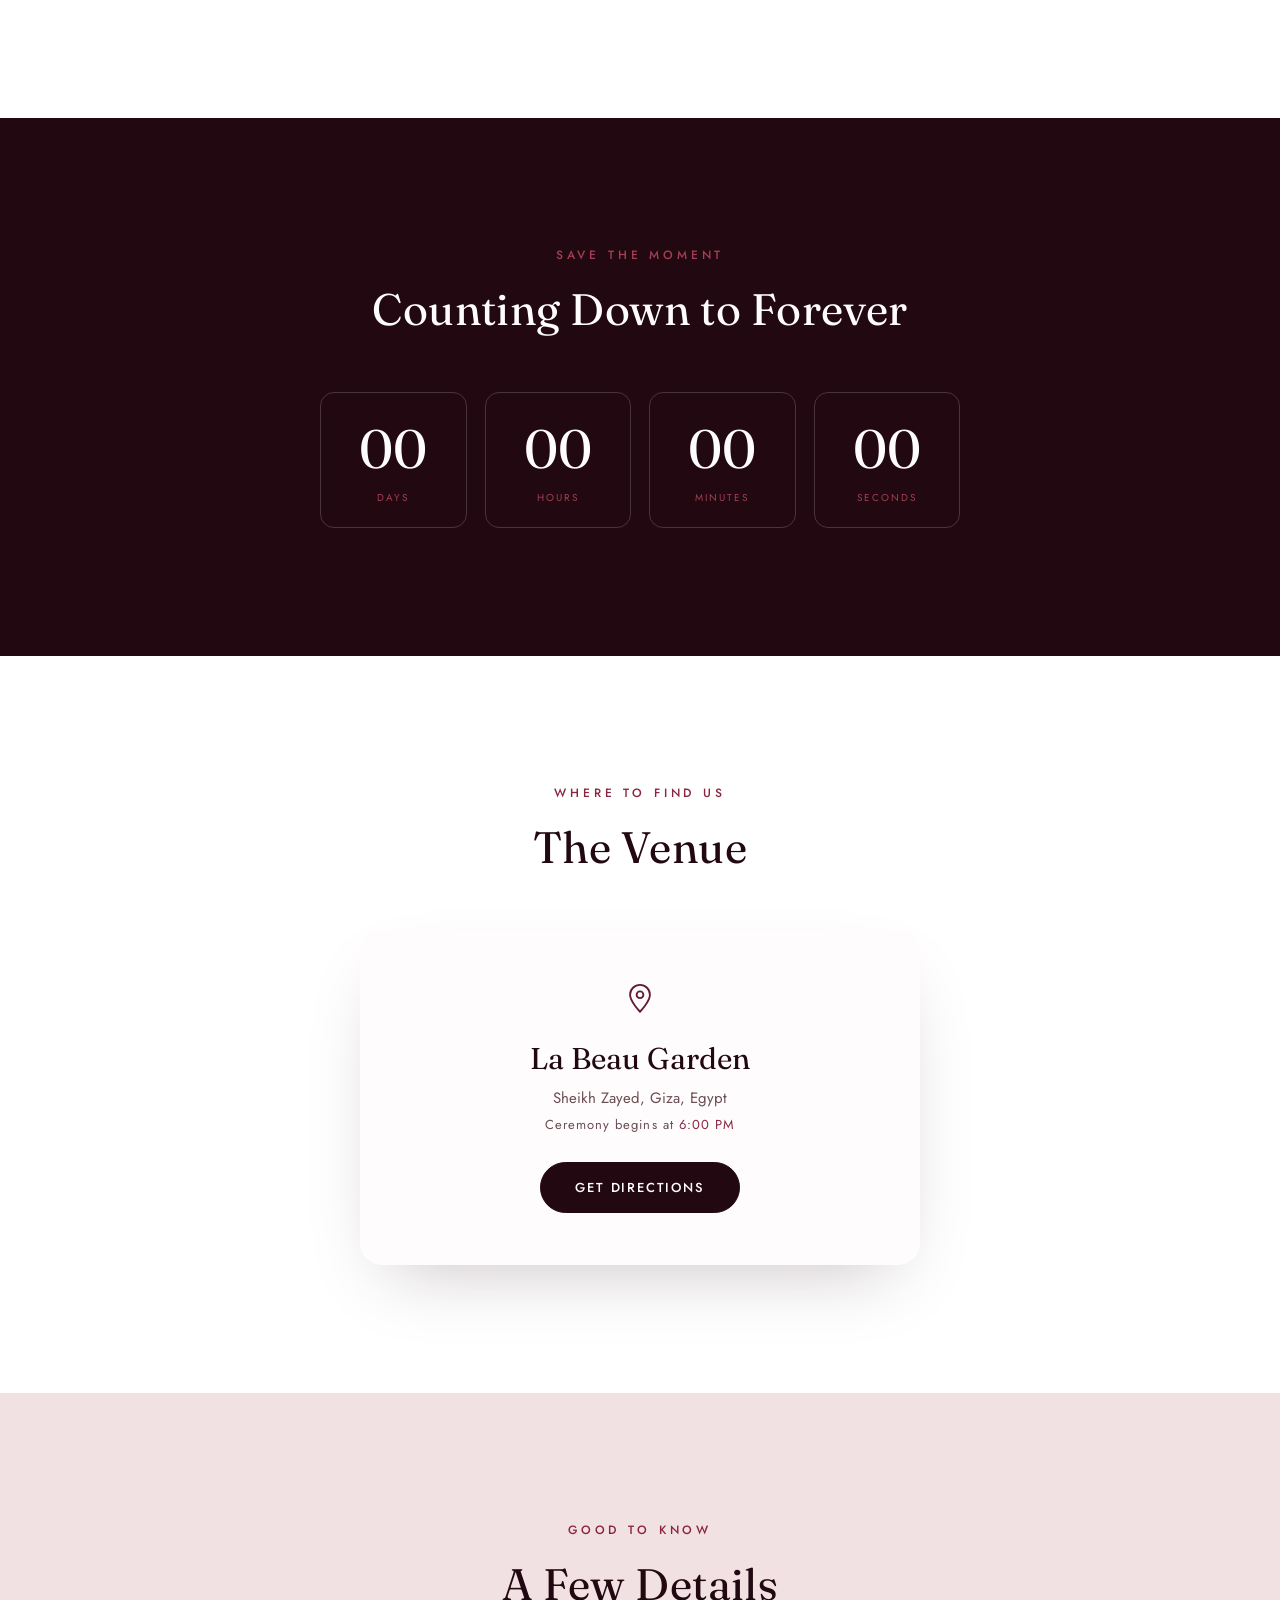
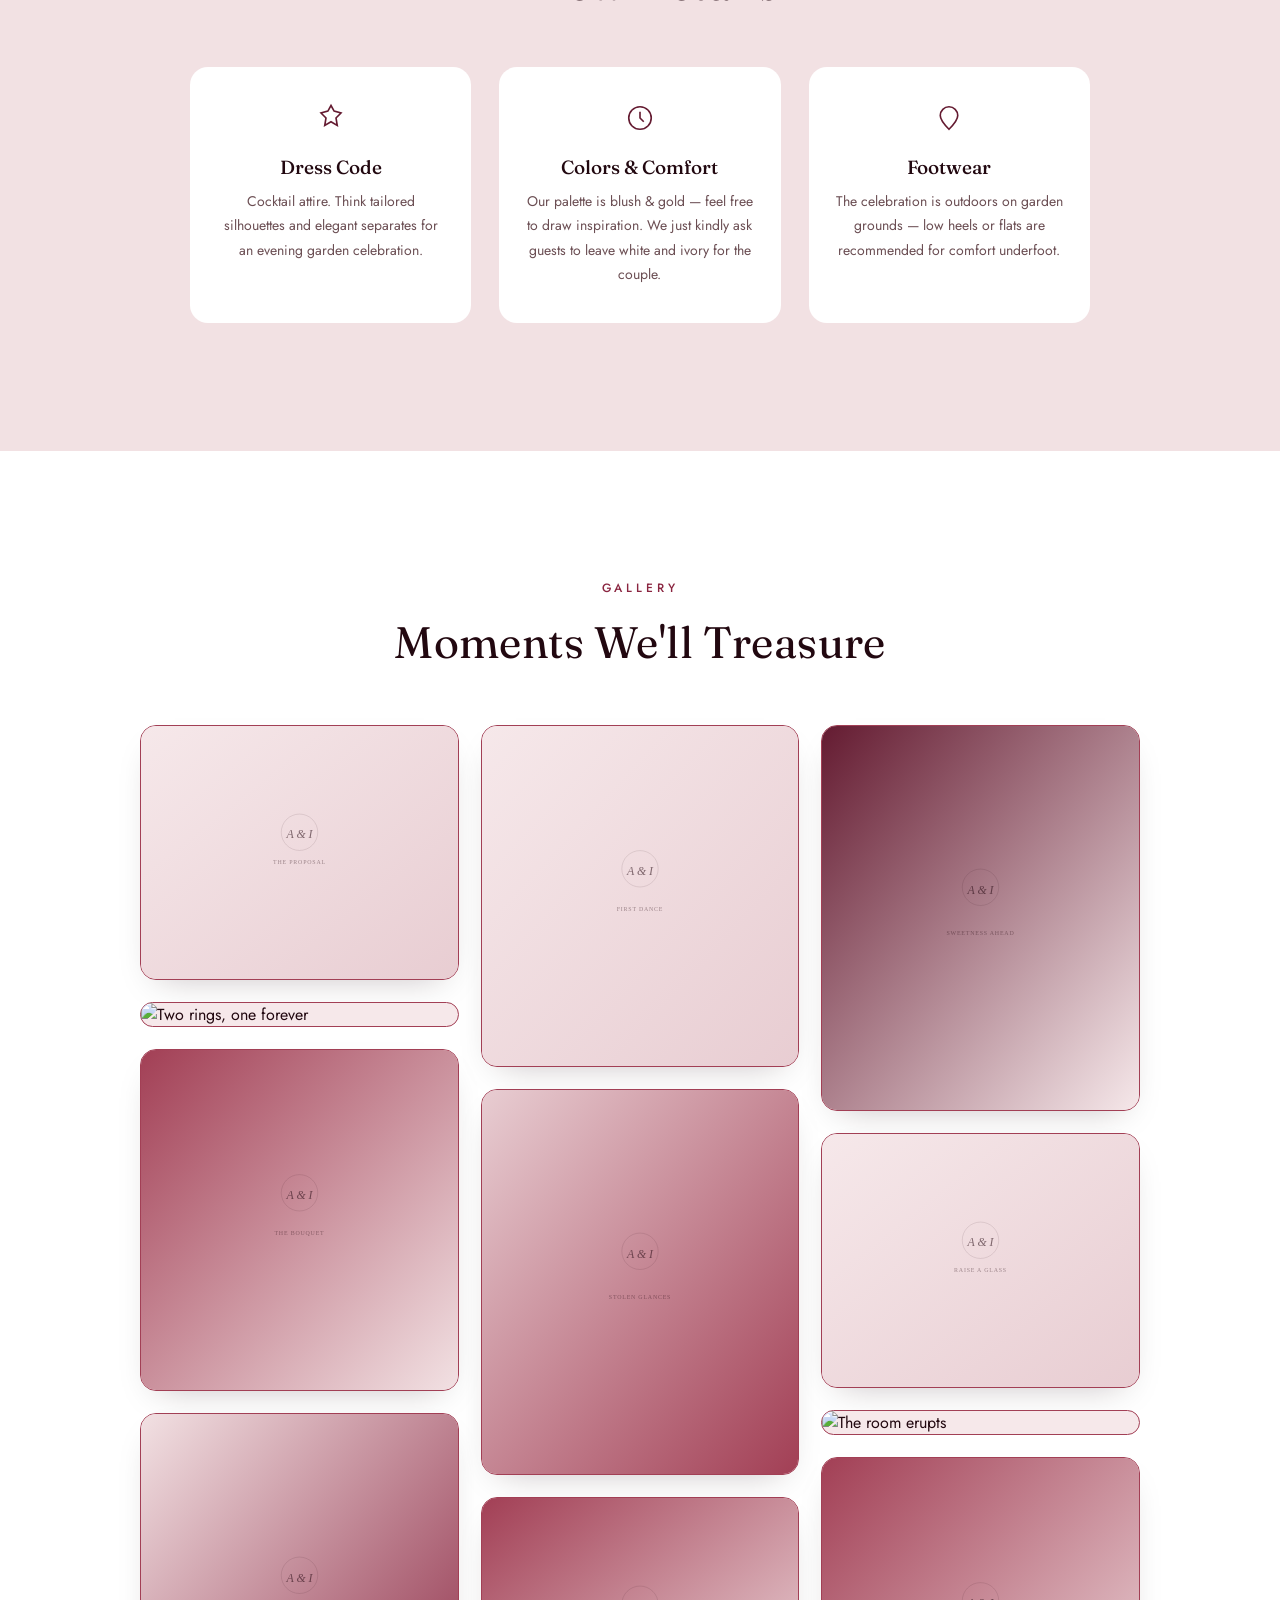
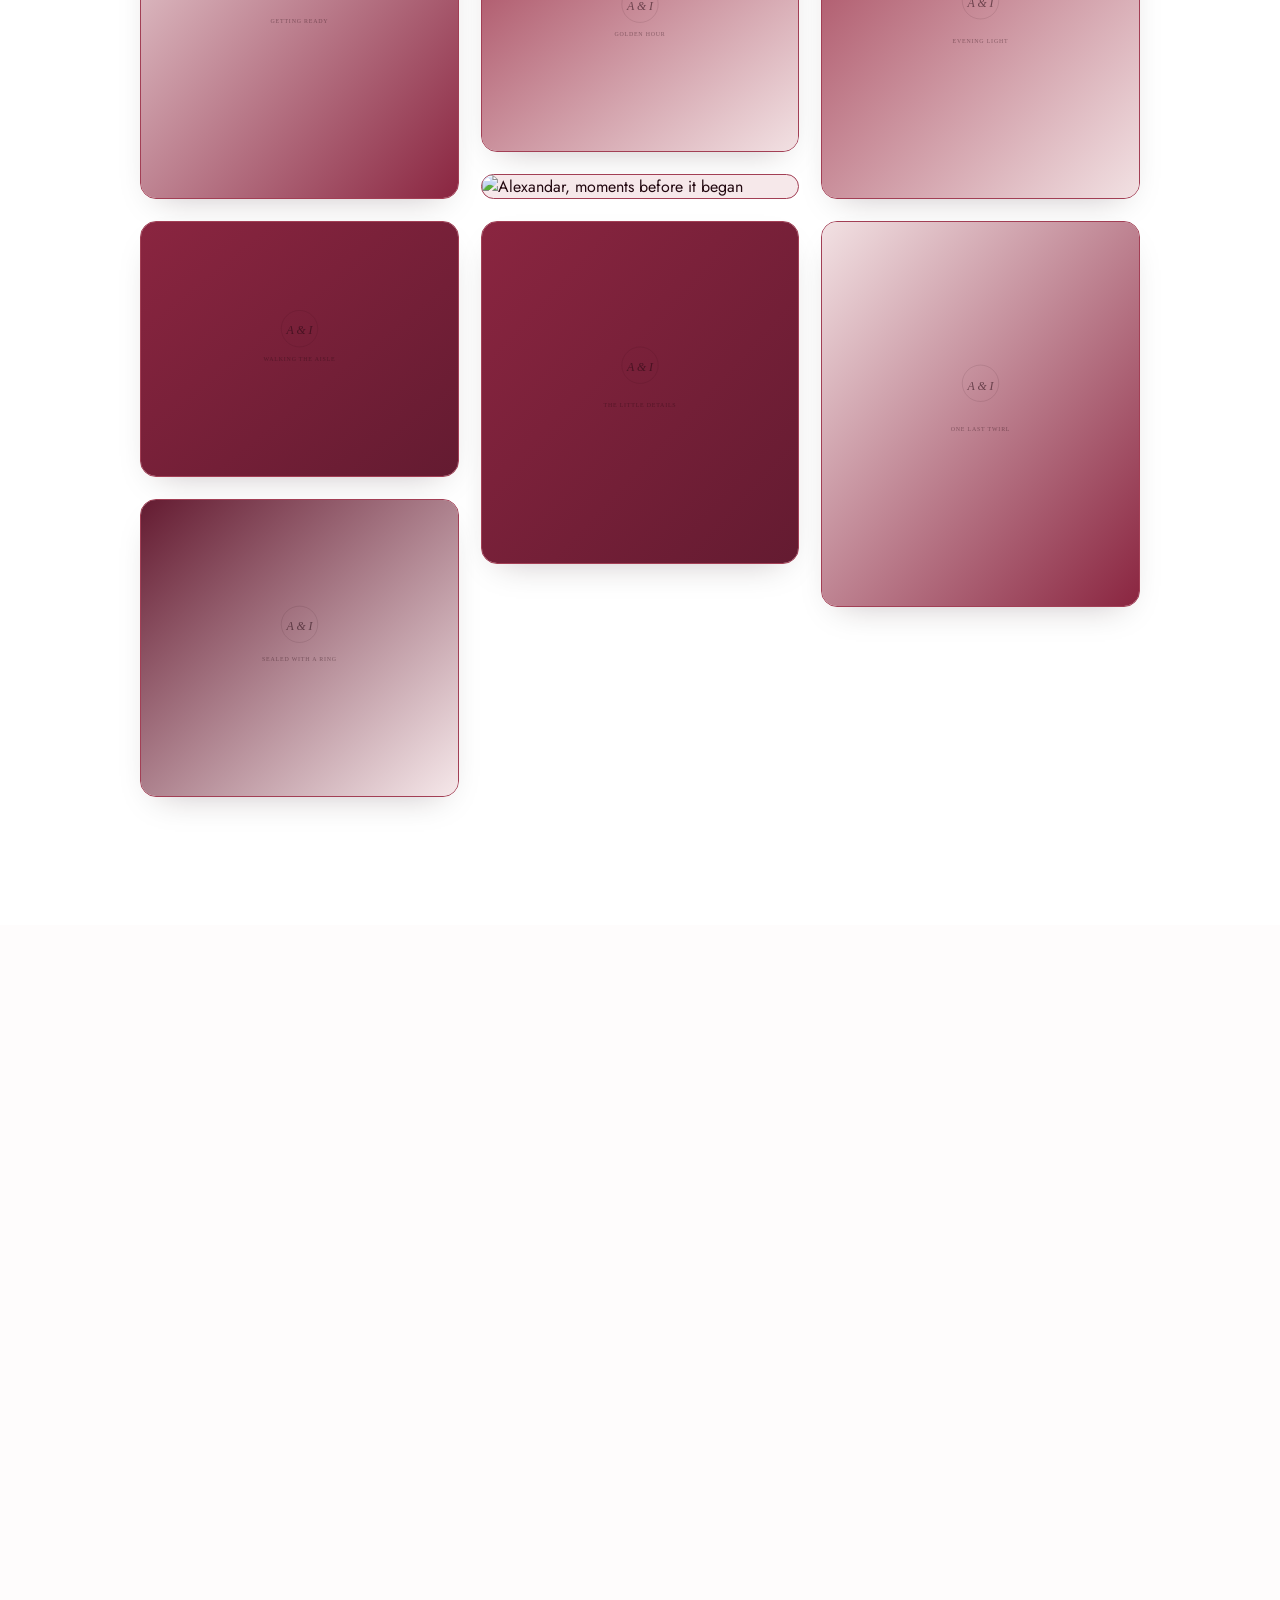
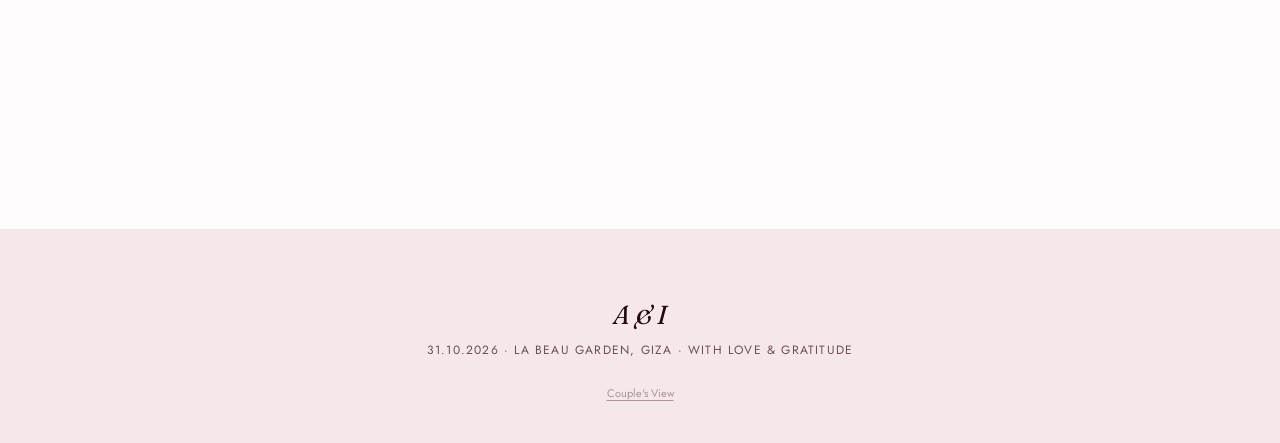
==== commit 28dded2c: "Add files via upload" ====
--- a/index.html
+++ b/index.html
@@ -20,28 +20,7 @@
     <div class="pre-mono">A &amp; I</div>
   </div>
 
-  <div id="envelope-wrapper">
-    <div class="envelope-glow" aria-hidden="true"></div>
-    <div class="envelope-particles" aria-hidden="true"></div>
-    <div id="envelope-container">
-      <div class="envelope">
-        <div class="envelope-body"></div>
-        <div class="envelope-flap"></div>
-        <div class="wax-seal" aria-hidden="true">A &amp; I</div>
-        <div class="envelope-letter">
-          <div class="letter-content">
-            <span class="letter-ornament">❖</span>
-            <strong>Alexandar &amp; Isabella</strong>
-            <span class="letter-subtext">Open Your Invitation</span>
-          </div>
-        </div>
-      </div>
-      <button id="open-btn">
-        <span class="btn-icon">✉</span>
-        <span class="btn-text">Open Invitation</span>
-      </button>
-    </div>
-  </div>
+
 
   <!-- ============ SITE NAV ============ -->
   <nav id="site-nav" aria-label="Site">
@@ -199,7 +178,7 @@
 
         <div class="field">
           <label for="r-msg">Message to the Couple</label>
-          <textarea id="r-msg" placeholder="Leave Omar &amp; Rowan a note..."></textarea>
+          <textarea id="r-msg" placeholder="Leave Alexandar &amp; Isabella a note..."></textarea>
         </div>
 
         <button type="submit" class="btn rsvp-submit">Send RSVP</button>
@@ -230,7 +209,7 @@
       <svg viewBox="0 0 24 24" fill="none" stroke="currentColor" stroke-width="1.6"><path d="M15 18l-6-6 6-6"/></svg>
     </button>
     <figure class="lightbox-figure">
-      <img id="lightbox-img" src="" alt="">
+      <img id="lightbox-img" alt="">
       <figcaption class="lightbox-caption" id="lightbox-caption"></figcaption>
     </figure>
     <button class="lightbox-btn" id="lightbox-next" aria-label="Next photo">
@@ -247,6 +226,15 @@
     </div>
   </div>
 
+<script>
+window.ENVELOPE_CONFIG = {
+  groomName: "Alexandar",
+  brideName: "Isabella",
+  displayDate: "October 31, 2026",
+  initials: "A&I",
+  theme: "bloom"
+};
+</script>
 <script src="utils.js"></script>
 <script src="weddingData.js"></script>
 <script src="script.js"></script>
--- a/style.css
+++ b/style.css
@@ -108,109 +108,7 @@
   }
   @keyframes fadeUp{from{opacity:0; transform:translateY(10px);} to{opacity:1; transform:translateY(0);}}
 
-  /* ============ ENVELOPE ============ */
-  #envelope-wrapper{
-    position:fixed; inset:0; z-index:950;
-    display:flex; align-items:center; justify-content:center; overflow:hidden;
-    background:
-      radial-gradient(ellipse at 50% 30%, rgba(var(--gold-light-rgb),.35), transparent 60%),
-      linear-gradient(160deg, var(--cream) 0%, var(--blush-soft) 55%, var(--cream-deep) 100%);
-    opacity:0; transform:scale(1.02);
-    transition:opacity .8s var(--ease), transform .8s var(--ease);
-  }
-  body.loaded #envelope-wrapper{opacity:1; transform:scale(1);}
-  #envelope-wrapper.fade-out{opacity:0; transform:scale(1.04); pointer-events:none; transition:opacity .68s var(--ease), transform .68s var(--ease);}
-  #envelope-wrapper.skip-envelope{display:none;}
-
-  .envelope-glow{
-    position:absolute; width:60vmax; height:60vmax; border-radius:50%;
-    background:radial-gradient(circle, rgba(var(--accent-rgb),.28), transparent 65%);
-    filter:blur(10px); animation:glowPulse 6s ease-in-out infinite; pointer-events:none;
-  }
-  @keyframes glowPulse{0%,100%{transform:scale(1); opacity:.65;} 50%{transform:scale(1.08); opacity:.9;}}
-
-  .envelope-particles{position:absolute; inset:0; pointer-events:none; z-index:1;}
-  .dust-mote{position:absolute; border-radius:50%; background:var(--gold-light); opacity:0; animation:moteFloat linear infinite;}
-  @keyframes moteFloat{
-    0%{opacity:0; transform:translateY(0) translateX(0);}
-    10%{opacity:.55;} 90%{opacity:.35;}
-    100%{opacity:0; transform:translateY(-120px) translateX(18px);}
-  }
-  .spark{
-    position:absolute; width:6px; height:6px; border-radius:50%; opacity:0;
-    background:radial-gradient(circle, var(--white) 0%, var(--gold) 55%, transparent 75%);
-    animation:sparkle 2.6s ease-in-out infinite;
-  }
-  @keyframes sparkle{0%,100%{opacity:0; transform:scale(.4);} 50%{opacity:1; transform:scale(1);}}
-
-  #envelope-container{position:relative; z-index:2; display:flex; flex-direction:column; align-items:center; gap:34px; perspective:1600px;}
-
-  .envelope{
-    position:relative; width:min(78vw, 340px); aspect-ratio:3/2;
-    transform-style:preserve-3d;
-    filter:drop-shadow(0 30px 55px rgba(var(--ink-rgb),.28));
-  }
-  .envelope-body{
-    position:absolute; inset:0; border-radius:6px;
-    background:linear-gradient(155deg, #FFFDF9 0%, var(--cream) 60%, var(--cream-deep) 100%);
-    border:1px solid var(--gold-light);
-  }
-  .envelope-body::before{
-    content:''; position:absolute; inset:0;
-    background:
-      linear-gradient(135deg, transparent 49.5%, rgba(var(--accent-rgb),.16) 50%, transparent 50.5%),
-      linear-gradient(-135deg, transparent 49.5%, rgba(var(--accent-rgb),.16) 50%, transparent 50.5%);
-  }
-  .envelope-body::after{
-    content:''; position:absolute; inset:6px; border-radius:6px;
-    border:1px solid var(--gold); opacity:.5; pointer-events:none;
-  }
-  .envelope-flap{
-    position:absolute; top:0; left:0; right:0; height:52%;
-    background:linear-gradient(155deg, #FFFDF9, var(--blush-soft));
-    clip-path:polygon(0 0, 100% 0, 50% 100%);
-    transform-origin:top center; transform:rotateX(0deg);
-    transition:transform 1.1s var(--ease);
-    z-index:3; border-top:1px solid var(--gold-light);
-  }
-  .envelope.open .envelope-flap{transform:rotateX(-172deg);}
-  .wax-seal{
-    position:absolute; top:calc(52% - 22px); left:50%; transform:translateX(-50%);
-    width:46px; height:46px; border-radius:50%; z-index:5;
-    background:radial-gradient(circle at 35% 30%, var(--blush-deep), var(--gold) 78%);
-    box-shadow:0 6px 14px rgba(var(--ink-rgb),.35), inset 0 -3px 5px rgba(0,0,0,.2);
-    display:flex; align-items:center; justify-content:center;
-    font-family:var(--font-display); font-style:italic; color:var(--white); font-size:13px;
-    transition:transform .6s var(--ease) .5s, opacity .6s var(--ease) .5s;
-  }
-  .envelope.open .wax-seal{transform:translateX(-50%) scale(.4) rotate(25deg); opacity:0;}
-  .envelope-letter{
-    position:absolute; left:6%; right:6%; bottom:8%; top:20%;
-    background:linear-gradient(180deg, var(--white), var(--cream));
-    border-radius:4px; box-shadow:0 10px 30px rgba(var(--ink-rgb),.18);
-    border:1px solid var(--gold-light);
-    display:flex; align-items:center; justify-content:center; text-align:center; padding:20px;
-    transform:translateY(0) rotateX(0deg) scale(1);
-    transition:transform 1.2s var(--ease) .55s, box-shadow 1.2s var(--ease) .55s;
-    z-index:2;
-  }
-  .envelope.open .envelope-letter{
-    transform:translateY(-64%) rotateX(6deg) scale(1.06);
-    box-shadow:0 30px 60px rgba(var(--ink-rgb),.3);
-  }
-  .letter-content{display:flex; flex-direction:column; align-items:center; gap:8px;}
-  .letter-ornament{color:var(--gold); font-size:20px;}
-  .letter-content strong{font-family:var(--font-display); font-style:italic; font-size:clamp(20px,4vw,26px); color:var(--ink); font-weight:500;}
-  .letter-subtext{font-size:11px; letter-spacing:.2em; text-transform:uppercase; color:var(--ink-soft);}
-
-  #open-btn{
-    display:flex; align-items:center; gap:10px; background:var(--ink); color:var(--cream);
-    border:none; padding:15px 32px; border-radius:999px; font-size:13px; letter-spacing:.14em;
-    text-transform:uppercase; font-weight:500; box-shadow:var(--shadow-soft);
-    transition:background .35s var(--ease), transform .35s var(--ease), opacity .4s, transform .4s;
-  }
-  #open-btn:hover{background:var(--gold); transform:translateY(-2px);}
-  .btn-icon{font-size:15px;}
+  /* ============ ENVELOPE (Removed - Now using shared component) ============ */
 
   /* ============ SITE NAV ============ */
   #site-nav{position:fixed; top:22px; right:22px; z-index:70;}
@@ -380,7 +278,10 @@
   .field select option{color:var(--ink);}
   .field input::placeholder, .field textarea::placeholder{color:rgba(var(--cream-rgb),.4);}
   .radio-row{display:flex; gap:12px; flex-wrap:wrap;}
-  .radio-pill input{position:absolute; opacity:0; pointer-events:none;}
+  /* Visually hidden but focusable — width/height override the .field input
+     width:100%, which otherwise makes these absolutely-positioned inputs
+     span the whole section and cause horizontal overflow. */
+  .radio-pill input{position:absolute; opacity:0; pointer-events:none; width:1px; height:1px;}
   .radio-pill span{
     display:inline-block; padding:11px 22px; border-radius:999px; border:1px solid rgba(var(--cream-rgb),.3);
     font-size:13px; transition:all .25s;
@@ -435,6 +336,7 @@
   .admin-row{border-bottom:1px solid var(--gold-light); padding:14px 0; font-size:14px;}
   .admin-row b{display:block; font-family:var(--font-body); font-weight:500;}
   .admin-row span{color:var(--ink-soft); font-size:12.5px;}
+  .admin-note{margin-top:6px; font-style:italic; color:var(--ink-soft);}
   #admin-close{margin-top:20px;}
   .admin-empty{color:var(--ink-soft); font-size:14px;}
 
@@ -538,4 +440,623 @@
   @media (prefers-reduced-motion: reduce){
     *{animation-duration:.01ms !important; animation-iteration-count:1 !important; transition-duration:.01ms !important;}
     html{scroll-behavior:auto;}
-  }+  }
+/* =============================================================================
+   ENVELOPE OPENING EXPERIENCE (inlined component)
+   Luxury stationery intro. The overlay is built and driven by the envelope
+   script at the bottom of this template's JS.
+
+   Design language: ivory cotton paper, restrained gold foil, deep cinematic
+   backdrop, soft realistic shadows. Colors are themed for this template by
+   the .envlp-theme-* block at the end of this section.
+   ============================================================================= */
+
+.envlp-overlay {
+  /* ---- Palette (overridden by the theme block below) ---- */
+  --env-paper:        #F7F2E8;
+  --env-paper-deep:   #EBE3D2;
+  --env-paper-edge:   #DDD2BC;
+  --env-liner:        #322C24;
+  --env-liner-deep:   #241F19;
+  --env-ink:          #3B342A;
+  --env-ink-soft:     #6E6355;
+  --env-gold:         #C2A15E;
+  --env-gold-deep:    #97783F;
+  --env-gold-light:   #EBD9AC;
+  --env-seal:         #8E2F3C;
+  --env-seal-deep:    #5E1B26;
+  --env-backdrop:     #191611;
+  --env-backdrop-lit: #2B261D;
+
+  /* ---- Geometry ---- */
+  --env-flap-tip: 62%;   /* how far down the flap's point reaches */
+  --env-radius: 6px;
+
+  /* ---- Type (falls back gracefully across the template's fonts) ---- */
+  --env-font-serif:  "Cormorant Garamond", "Fraunces", "Italiana", Georgia, "Times New Roman", serif;
+  --env-font-script: "Great Vibes", "Beau Rivage", "Brush Script MT", cursive;
+  --env-font-caps:   "Jost", "Montserrat", "Trebuchet MS", sans-serif;
+
+  position: fixed;
+  inset: 0;
+  z-index: 9600;
+  display: flex;
+  align-items: center;
+  justify-content: center;
+  background:
+    radial-gradient(ellipse 90% 70% at 50% 38%, var(--env-backdrop-lit) 0%, var(--env-backdrop) 68%, #100E0A 100%);
+  opacity: 1;
+  transition: opacity 0.85s ease;
+}
+
+.envlp-overlay.is-leaving {
+  opacity: 0;
+  pointer-events: none;
+}
+
+/* Soft cinematic vignette over the backdrop */
+.envlp-vignette {
+  position: absolute;
+  inset: 0;
+  pointer-events: none;
+  background:
+    radial-gradient(ellipse 120% 90% at 50% 110%, rgba(0, 0, 0, 0.55), transparent 60%),
+    radial-gradient(ellipse 140% 100% at 50% -20%, rgba(0, 0, 0, 0.4), transparent 55%);
+}
+
+.envlp-stage {
+  position: relative;
+  display: flex;
+  flex-direction: column;
+  align-items: center;
+  gap: clamp(1.6rem, 4vh, 2.6rem);
+  padding: 1.5rem;
+}
+
+/* =========================================================================
+   ENVELOPE
+   Classic 100:66 commercial proportions, perfectly symmetrical construction:
+   liner back, letter, side + bottom folds, top flap, wax seal.
+   ========================================================================= */
+
+.envlp-scene {
+  position: relative;
+  perspective: 1400px;
+  transition: transform 0.5s cubic-bezier(0.22, 0.9, 0.3, 1);
+}
+
+/* Gentle lift on hover — the envelope responds before it's even touched.
+   Disabled once the opening sequence starts. */
+@media (hover: hover) {
+  .envlp-overlay:not(.is-opening) .envlp-scene:hover {
+    transform: translateY(-4px) scale(1.015);
+  }
+  .envlp-overlay:not(.is-opening) .envlp-scene:hover::after {
+    opacity: 0.8;
+    transform: translateX(-50%) scale(1.05);
+  }
+  .envlp-overlay:not(.is-opening) .envlp-scene:hover .envlp-back {
+    box-shadow:
+      inset 0 0 40px rgba(0, 0, 0, 0.55),
+      0 34px 62px rgba(0, 0, 0, 0.5),
+      0 10px 20px rgba(0, 0, 0, 0.32);
+  }
+}
+
+/* Soft elliptical ground shadow — static, so the floating envelope never
+   forces per-frame shadow re-rasterization (filters here are too costly) */
+.envlp-scene::after {
+  content: "";
+  position: absolute;
+  left: 50%;
+  bottom: -9%;
+  width: 86%;
+  height: 12%;
+  transform: translateX(-50%);
+  border-radius: 50%;
+  background: radial-gradient(ellipse at center, rgba(0, 0, 0, 0.5) 0%, rgba(0, 0, 0, 0.22) 45%, transparent 72%);
+  pointer-events: none;
+  transition: opacity 0.7s ease, transform 0.5s cubic-bezier(0.22, 0.9, 0.3, 1);
+}
+
+.is-opening .envlp-scene::after {
+  opacity: 0.55;
+}
+
+.envlp {
+  position: relative;
+  /* Cap by viewport height too: the letter rises a full envelope-height
+     above the pocket during stage-letter, so short/landscape screens need
+     headroom or the card clips offscreen. */
+  width: min(520px, 88vw, 64vh);
+  aspect-ratio: 100 / 66;
+  cursor: pointer;
+  outline: none;
+  transform-style: preserve-3d;
+  animation: envlp-bob 3.2s ease-in-out infinite;
+  transition: opacity 0.7s ease;
+}
+
+/* Hint the compositor only while the sequence is actually animating */
+.is-opening .envlp-flap,
+.is-opening .envlp-letter {
+  will-change: transform;
+}
+
+.envlp:focus-visible .envlp-back {
+  box-shadow:
+    0 0 0 2px var(--env-gold),
+    0 26px 50px rgba(0, 0, 0, 0.45),
+    0 8px 16px rgba(0, 0, 0, 0.3);
+}
+
+.is-opening .envlp {
+  animation: none;
+  transform: none;
+  cursor: default;
+}
+
+@keyframes envlp-bob {
+  0%, 100% { transform: translateY(0); }
+  50%      { transform: translateY(-9px); }
+}
+
+/* Shared cotton-paper texture (subtle SVG fractal noise, ~4% strength) */
+.envlp-back::after,
+.envlp-flap::after,
+.envlp-fold::after,
+.envlp-letter::after {
+  content: "";
+  position: absolute;
+  inset: 0;
+  pointer-events: none;
+  border-radius: inherit;
+  clip-path: inherit;
+  background-image: url("data:image/svg+xml;utf8,<svg xmlns='http://www.w3.org/2000/svg' width='240' height='240'><filter id='n'><feTurbulence type='fractalNoise' baseFrequency='0.85' numOctaves='2' stitchTiles='stitch'/><feColorMatrix values='0 0 0 0 0.24 0 0 0 0 0.2 0 0 0 0 0.14 0 0 0 0.045 0'/></filter><rect width='240' height='240' filter='url(%23n)'/></svg>");
+  background-size: 240px 240px;
+}
+
+/* ---- Back panel: the envelope interior liner ---- */
+.envlp-back {
+  position: absolute;
+  inset: 0;
+  z-index: 1;
+  border-radius: var(--env-radius);
+  background:
+    linear-gradient(180deg, var(--env-liner) 0%, var(--env-liner-deep) 100%);
+  box-shadow:
+    inset 0 0 40px rgba(0, 0, 0, 0.55),
+    0 26px 50px rgba(0, 0, 0, 0.45),
+    0 8px 16px rgba(0, 0, 0, 0.3);
+  transition: box-shadow 0.5s ease;
+}
+
+/* Fine gold pinstripe on the liner — a quiet premium detail */
+.envlp-back::before {
+  content: "";
+  position: absolute;
+  inset: 7px;
+  border-radius: 3px;
+  border: 1px solid rgba(194, 161, 94, 0.28);
+  pointer-events: none;
+}
+
+/* ---- Letter card (rises out on open) ---- */
+.envlp-letter {
+  position: absolute;
+  left: 50%;
+  bottom: 4.5%;
+  z-index: 2;
+  width: 86%;
+  height: 88%;
+  transform: translateX(-50%);
+  border-radius: 4px;
+  background:
+    linear-gradient(168deg, #FFFDF7 0%, var(--env-paper) 46%, var(--env-paper-deep) 100%);
+  box-shadow:
+    0 2px 6px rgba(0, 0, 0, 0.18),
+    inset 0 0 0 1px rgba(255, 255, 255, 0.5);
+  transition:
+    transform 1s cubic-bezier(0.22, 0.9, 0.3, 1),
+    box-shadow 0.9s ease;
+  overflow: hidden;
+}
+
+.envlp-letter-inner {
+  position: relative;
+  z-index: 1;
+  height: 100%;
+  display: flex;
+  flex-direction: column;
+  align-items: center;
+  justify-content: center;
+  gap: clamp(0.35rem, 1.4vw, 0.7rem);
+  padding: clamp(1rem, 4vw, 2rem) clamp(1.2rem, 5vw, 2.4rem);
+  text-align: center;
+  opacity: 0;
+  transform: translateY(6px);
+  transition: opacity 0.9s ease 0.35s, transform 0.9s ease 0.35s;
+}
+
+/* Hairline gold frame on the card */
+.envlp-letter::before {
+  content: "";
+  position: absolute;
+  inset: clamp(7px, 1.6vw, 11px);
+  border: 1px solid rgba(194, 161, 94, 0.55);
+  border-radius: 2px;
+  pointer-events: none;
+  z-index: 1;
+}
+
+/* ---- Letter typography ---- */
+.envlp-kicker {
+  font-family: var(--env-font-script);
+  font-size: clamp(1.05rem, 3.4vw, 1.5rem);
+  line-height: 1.3;
+  color: var(--env-gold-deep);
+  margin: 0;
+}
+
+.envlp-names {
+  font-family: var(--env-font-serif);
+  font-weight: 500;
+  font-size: clamp(1.35rem, 5vw, 2.15rem);
+  line-height: 1.18;
+  letter-spacing: 0.05em;
+  color: var(--env-ink);
+  margin: 0;
+  display: flex;
+  align-items: baseline;
+  justify-content: center;
+  flex-wrap: wrap;
+  column-gap: 0.45em;
+}
+
+.envlp-amp {
+  font-family: var(--env-font-script);
+  font-weight: 400;
+  font-size: 0.82em;
+  color: var(--env-gold);
+  transform: translateY(-0.04em);
+}
+
+.envlp-rule {
+  display: flex;
+  align-items: center;
+  gap: 0.7rem;
+  width: min(200px, 55%);
+  margin: clamp(0.15rem, 1vw, 0.45rem) 0;
+  color: var(--env-gold);
+}
+
+.envlp-rule span {
+  flex: 1;
+  height: 1px;
+  background: linear-gradient(90deg, transparent, var(--env-gold) 45%, var(--env-gold) 55%, transparent);
+}
+
+.envlp-rule i {
+  font-style: normal;
+  font-size: 0.5rem;
+  line-height: 1;
+  transform: rotate(45deg);
+  border: 1px solid var(--env-gold);
+  width: 7px;
+  height: 7px;
+  flex: none;
+}
+
+.envlp-date {
+  font-family: var(--env-font-caps);
+  font-weight: 400;
+  font-size: clamp(0.68rem, 2.2vw, 0.85rem);
+  letter-spacing: 0.34em;
+  text-indent: 0.34em; /* balances the trailing tracking so text centers optically */
+  text-transform: uppercase;
+  color: var(--env-ink);
+  margin: 0;
+}
+
+.envlp-line {
+  font-family: var(--env-font-serif);
+  font-style: italic;
+  font-size: clamp(0.78rem, 2.4vw, 0.95rem);
+  letter-spacing: 0.04em;
+  color: var(--env-ink-soft);
+  margin: 0;
+}
+
+/* ---- Pocket: symmetrical side + bottom folds ---- */
+.envlp-pocket {
+  position: absolute;
+  inset: 0;
+  z-index: 3;
+  border-radius: var(--env-radius);
+  overflow: hidden;
+  pointer-events: none;
+}
+
+.envlp-fold {
+  position: absolute;
+  inset: 0;
+}
+
+.envlp-fold-left {
+  clip-path: polygon(0 0, 50% 50%, 0 100%);
+  background: linear-gradient(105deg, var(--env-paper) 52%, var(--env-paper-deep) 86%, var(--env-paper-edge) 97%, rgba(0, 0, 0, 0.16) 100%);
+}
+
+.envlp-fold-right {
+  clip-path: polygon(100% 0, 100% 100%, 50% 50%);
+  background: linear-gradient(255deg, var(--env-paper) 52%, var(--env-paper-deep) 86%, var(--env-paper-edge) 97%, rgba(0, 0, 0, 0.16) 100%);
+}
+
+.envlp-fold-bottom {
+  clip-path: polygon(0 100%, 100% 100%, 50% 42%);
+  background: linear-gradient(180deg, rgba(0, 0, 0, 0.14) 0%, var(--env-paper-edge) 2.5%, var(--env-paper-deep) 12%, var(--env-paper) 44%, #FDFAF2 100%);
+}
+
+/* ---- Top flap ---- */
+.envlp-flap {
+  position: absolute;
+  inset: 0;
+  z-index: 4;
+  clip-path: polygon(0 0, 100% 0, 50% var(--env-flap-tip));
+  background: linear-gradient(180deg, #FDFAF2 0%, var(--env-paper) 55%, var(--env-paper-deep) 96%, var(--env-paper-edge) 100%);
+  transform-origin: 50% 0;
+  transform: rotateX(0deg);
+  transition: transform 0.95s cubic-bezier(0.55, 0.06, 0.28, 0.99), z-index 0s 0.95s;
+  border-radius: var(--env-radius) var(--env-radius) 0 0;
+}
+
+/* Crisp crease at the fold plus a soft cast edge along the flap's point */
+.envlp-flap::before {
+  content: "";
+  position: absolute;
+  inset: 0;
+  clip-path: inherit;
+  background:
+    linear-gradient(180deg, rgba(0, 0, 0, 0.07) 0%, transparent 9%),
+    linear-gradient(180deg, transparent calc(var(--env-flap-tip) - 10%), rgba(0, 0, 0, 0.12) var(--env-flap-tip));
+  pointer-events: none;
+}
+
+/* ---- Gold-foil monogram on the flap (used when the seal is hidden) ---- */
+.envlp-monogram {
+  position: absolute;
+  top: 15%;
+  left: 50%;
+  z-index: 5;
+  transform: translateX(-50%);
+  font-family: var(--env-font-serif);
+  font-weight: 500;
+  font-size: clamp(1.05rem, 3.6vw, 1.5rem);
+  letter-spacing: 0.22em;
+  text-indent: 0.22em;
+  color: var(--env-gold-deep);
+  background: linear-gradient(115deg, var(--env-gold-deep) 20%, var(--env-gold-light) 48%, var(--env-gold-deep) 78%);
+  -webkit-background-clip: text;
+  background-clip: text;
+  -webkit-text-fill-color: transparent;
+  pointer-events: none;
+  transition: opacity 0.4s ease;
+}
+
+/* ---- Wax seal ---- */
+.envlp-seal {
+  position: absolute;
+  top: calc(var(--env-flap-tip) - 14%); /* straddles the flap's point */
+  left: 50%;
+  z-index: 5;
+  width: clamp(56px, 15%, 78px);
+  aspect-ratio: 1;
+  transform: translate(-50%, -50%);
+  display: flex;
+  align-items: center;
+  justify-content: center;
+  border-radius: 47% 53% 51% 49% / 52% 48% 52% 48%; /* slightly organic, hand-poured edge */
+  background:
+    radial-gradient(circle at 34% 30%, #B04A57 0%, var(--env-seal) 42%, var(--env-seal-deep) 100%);
+  box-shadow:
+    inset 0 2px 4px rgba(255, 255, 255, 0.22),
+    inset 0 -3px 6px rgba(0, 0, 0, 0.38),
+    0 3px 8px rgba(0, 0, 0, 0.4);
+  font-family: var(--env-font-serif);
+  font-weight: 600;
+  font-size: clamp(0.85rem, 2.6vw, 1.15rem);
+  letter-spacing: 0.06em;
+  color: rgba(255, 235, 225, 0.9);
+  text-shadow: 0 -1px 1px rgba(0, 0, 0, 0.45), 0 1px 1px rgba(255, 255, 255, 0.18);
+  transition: transform 0.45s cubic-bezier(0.5, 0, 0.6, 1.4), opacity 0.4s ease;
+  pointer-events: none;
+}
+
+/* Embossed inner ring of the seal */
+.envlp-seal::before {
+  content: "";
+  position: absolute;
+  inset: 14%;
+  border-radius: inherit;
+  border: 1px solid rgba(255, 220, 210, 0.28);
+  box-shadow: inset 0 1px 2px rgba(0, 0, 0, 0.3);
+}
+
+/* =========================================================================
+   OPENING SEQUENCE — staged by the envelope script
+   stage-seal → stage-flap → stage-letter → stage-card
+   ========================================================================= */
+
+.stage-seal .envlp-seal {
+  transform: translate(-50%, -50%) scale(0.8) rotate(-7deg);
+  opacity: 0;
+}
+
+.stage-seal .envlp-monogram {
+  opacity: 0;
+}
+
+.stage-flap .envlp-flap {
+  transform: rotateX(-180deg);
+}
+
+.stage-letter .envlp-flap {
+  z-index: 1;
+  transition: transform 0.95s cubic-bezier(0.55, 0.06, 0.28, 0.99);
+}
+
+.stage-letter .envlp-letter {
+  transform: translateX(-50%) translateY(-104%);
+  box-shadow:
+    0 14px 30px rgba(0, 0, 0, 0.4),
+    inset 0 0 0 1px rgba(255, 255, 255, 0.5);
+}
+
+.stage-letter .envlp-letter-inner {
+  opacity: 1;
+  transform: translateY(0);
+}
+
+/* Final presentation: card centers and comes forward, envelope recedes */
+.stage-card .envlp-letter {
+  z-index: 7;
+  transform: translateX(-50%) translateY(-58%) scale(1.12);
+  box-shadow:
+    0 34px 70px rgba(0, 0, 0, 0.55),
+    0 8px 20px rgba(0, 0, 0, 0.35),
+    inset 0 0 0 1px rgba(255, 255, 255, 0.5);
+}
+
+.stage-card .envlp-back,
+.stage-card .envlp-pocket,
+.stage-card .envlp-flap,
+.stage-card .envlp-seal,
+.stage-card .envlp-monogram {
+  opacity: 0;
+  transition: opacity 0.7s ease;
+}
+
+.stage-card .envlp-scene::after {
+  opacity: 0;
+}
+
+/* ---- Hint ---- */
+.envlp-hint {
+  font-family: var(--env-font-caps);
+  font-weight: 300;
+  font-size: clamp(0.68rem, 2vw, 0.8rem);
+  letter-spacing: 0.32em;
+  text-indent: 0.32em;
+  text-transform: uppercase;
+  color: var(--env-gold-light);
+  opacity: 0.85;
+  margin: 0;
+  animation: envlp-hint-pulse 2.6s ease-in-out infinite;
+  transition: opacity 0.4s ease;
+}
+
+.is-opening .envlp-hint {
+  opacity: 0;
+  animation: none;
+}
+
+@keyframes envlp-hint-pulse {
+  0%, 100% { opacity: 0.5; }
+  50%      { opacity: 0.95; }
+}
+
+/* ---- Reduced motion: the script skips the sequence entirely, but keep a
+   safe static fallback in case the overlay is ever forced on. ---- */
+@media (prefers-reduced-motion: reduce) {
+  .envlp,
+  .envlp-hint {
+    animation: none;
+  }
+}
+
+/* ---- Compact screens: tighten the stage so envelope + hint always fit ---- */
+@media (max-width: 480px) {
+  .envlp-stage {
+    gap: clamp(1.1rem, 3vh, 1.8rem);
+    padding: 1rem;
+  }
+  .envlp-hint {
+    letter-spacing: 0.24em;
+    text-indent: 0.24em;
+  }
+}
+
+/* ---- THEME: BLOOM — deep burgundy paper, cream card, gold foil edge.
+   Rich and romantic to match Luxury Bloom's #641B31 palette.
+   Selected via ENVELOPE_CONFIG.theme → .envlp-theme-bloom. ---- */
+.envlp-theme-bloom {
+  --env-paper:        #641B31;
+  --env-paper-deep:   #4C1223;
+  --env-paper-edge:   #380C19;
+  --env-liner:        #2C0912;
+  --env-liner-deep:   #1D050B;
+  --env-ink:          #43222C;
+  --env-ink-soft:     #7E5A62;
+  --env-gold:         #C9A15E;
+  --env-gold-deep:    #97753B;
+  --env-gold-light:   #EBD5A4;
+  --env-seal:         #C9A15E;   /* gold wax pops against the burgundy */
+  --env-seal-deep:    #85632C;
+  --env-backdrop:     #140A0D;
+  --env-backdrop-lit: #2E141C;
+  --env-flap-tip: 58%;
+  /* Bloom loads no script webfont — italic Fraunces reads far better than
+     a system cursive fallback */
+  --env-font-script: "Fraunces", "Cormorant Garamond", Georgia, serif;
+  --env-font-serif:  "Fraunces", "Cormorant Garamond", Georgia, serif;
+}
+
+.envlp-theme-bloom .envlp-kicker,
+.envlp-theme-bloom .envlp-amp {
+  font-style: italic;
+  letter-spacing: 0.02em;
+}
+
+.envlp-theme-bloom .envlp-kicker {
+  font-size: clamp(0.85rem, 2.8vw, 1.1rem);
+}
+
+/* Dark burgundy paper needs lighter flap/fold highlights than ivory */
+.envlp-theme-bloom .envlp-flap {
+  background: linear-gradient(180deg, #7B2A42 0%, var(--env-paper) 52%, var(--env-paper-deep) 94%, var(--env-paper-edge) 100%);
+}
+
+.envlp-theme-bloom .envlp-fold-left {
+  background: linear-gradient(105deg, #6E2138 50%, var(--env-paper-deep) 86%, var(--env-paper-edge) 97%, rgba(0, 0, 0, 0.3) 100%);
+}
+
+.envlp-theme-bloom .envlp-fold-right {
+  background: linear-gradient(255deg, #6E2138 50%, var(--env-paper-deep) 86%, var(--env-paper-edge) 97%, rgba(0, 0, 0, 0.3) 100%);
+}
+
+.envlp-theme-bloom .envlp-fold-bottom {
+  background: linear-gradient(180deg, rgba(0, 0, 0, 0.28) 0%, var(--env-paper-edge) 2.5%, var(--env-paper-deep) 12%, var(--env-paper) 46%, #71253C 100%);
+}
+
+/* Gold-foil edge tracing the flap */
+.envlp-theme-bloom .envlp-flap::before {
+  background:
+    linear-gradient(180deg, rgba(0, 0, 0, 0.12) 0%, transparent 9%),
+    linear-gradient(180deg, transparent calc(var(--env-flap-tip) - 3.5%), rgba(201, 161, 94, 0.85) calc(var(--env-flap-tip) - 2%), rgba(201, 161, 94, 0.85) var(--env-flap-tip));
+}
+
+/* Cream letter card stays light against the burgundy envelope */
+.envlp-theme-bloom .envlp-letter {
+  background: linear-gradient(168deg, #FDF8EE 0%, #F6EDDC 52%, #EBDFC6 100%);
+}
+
+.envlp-theme-bloom .envlp-seal {
+  background:
+    radial-gradient(circle at 34% 30%, #EBD5A4 0%, var(--env-seal) 48%, var(--env-seal-deep) 100%);
+  color: rgba(72, 20, 36, 0.9);
+  text-shadow: 0 1px 1px rgba(255, 240, 200, 0.4);
+}
+
+.envlp-theme-bloom .envlp-seal::before {
+  border-color: rgba(72, 20, 36, 0.35);
+}
